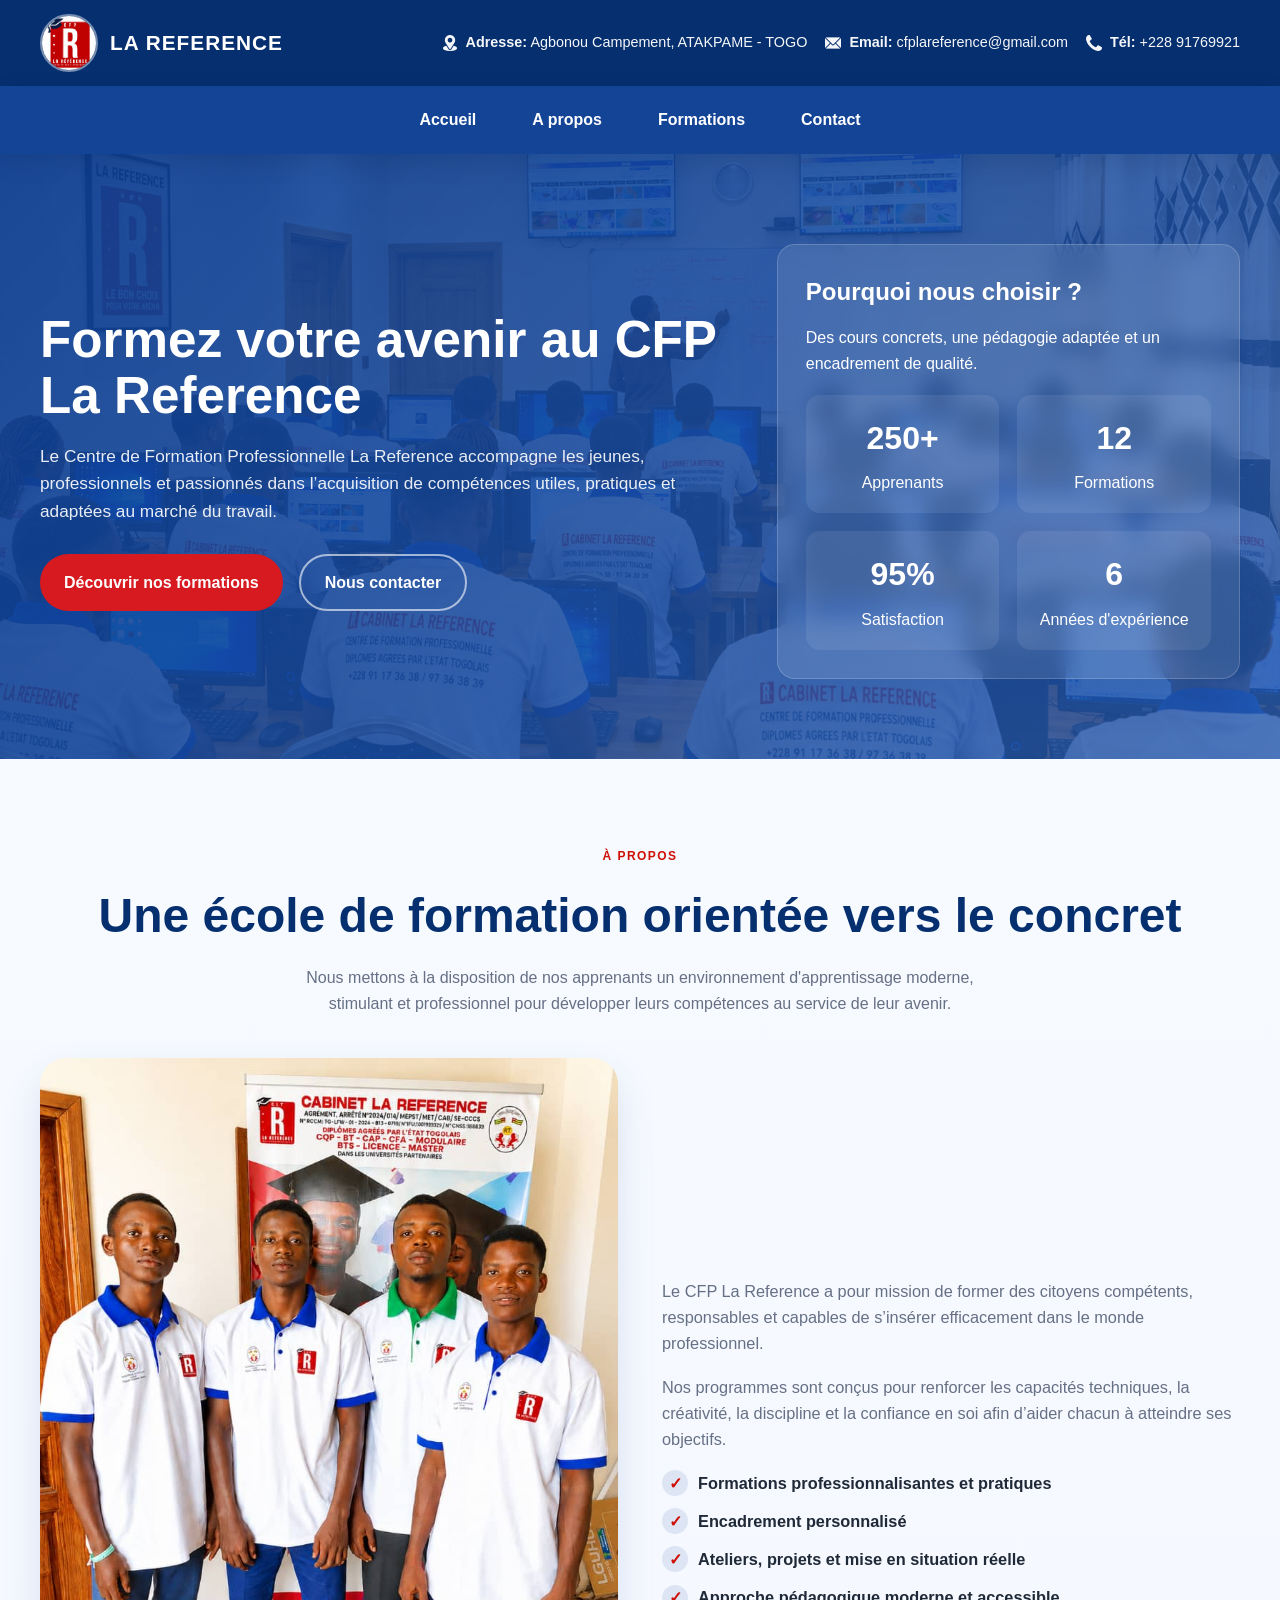
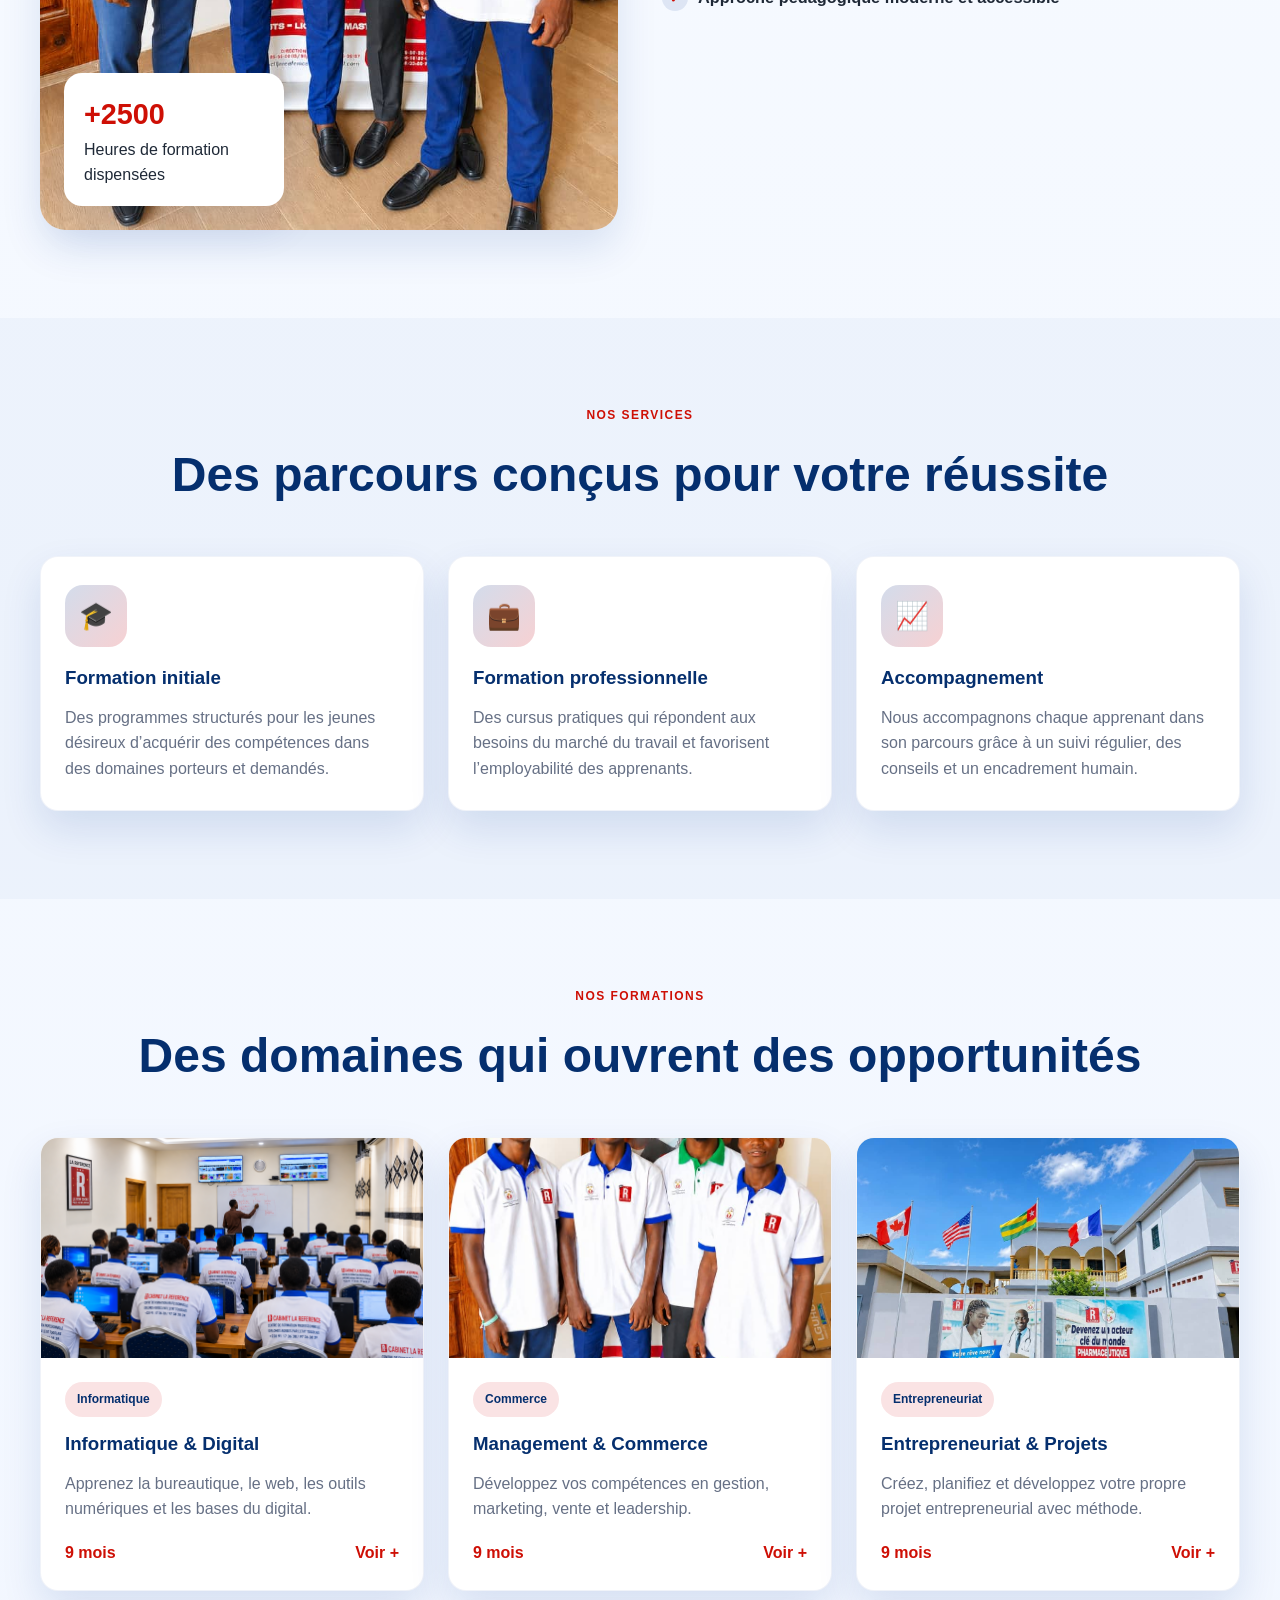
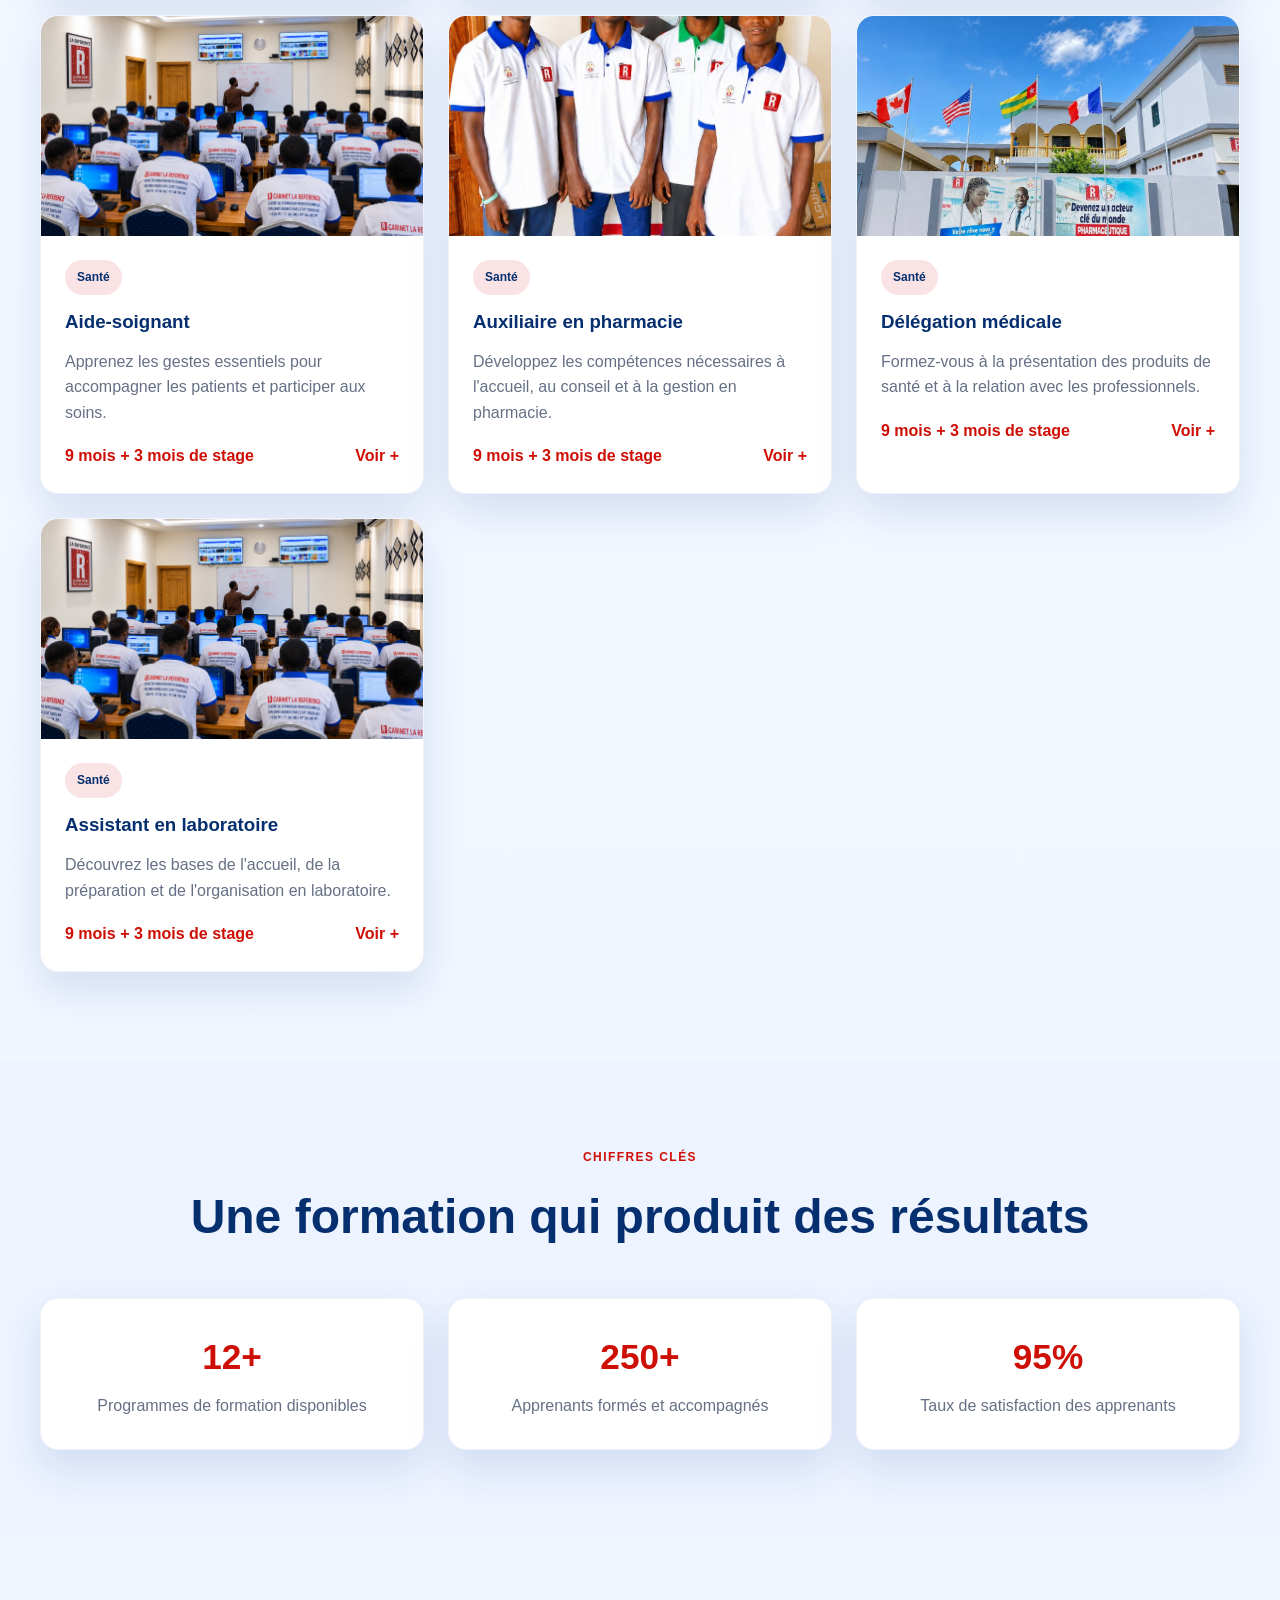
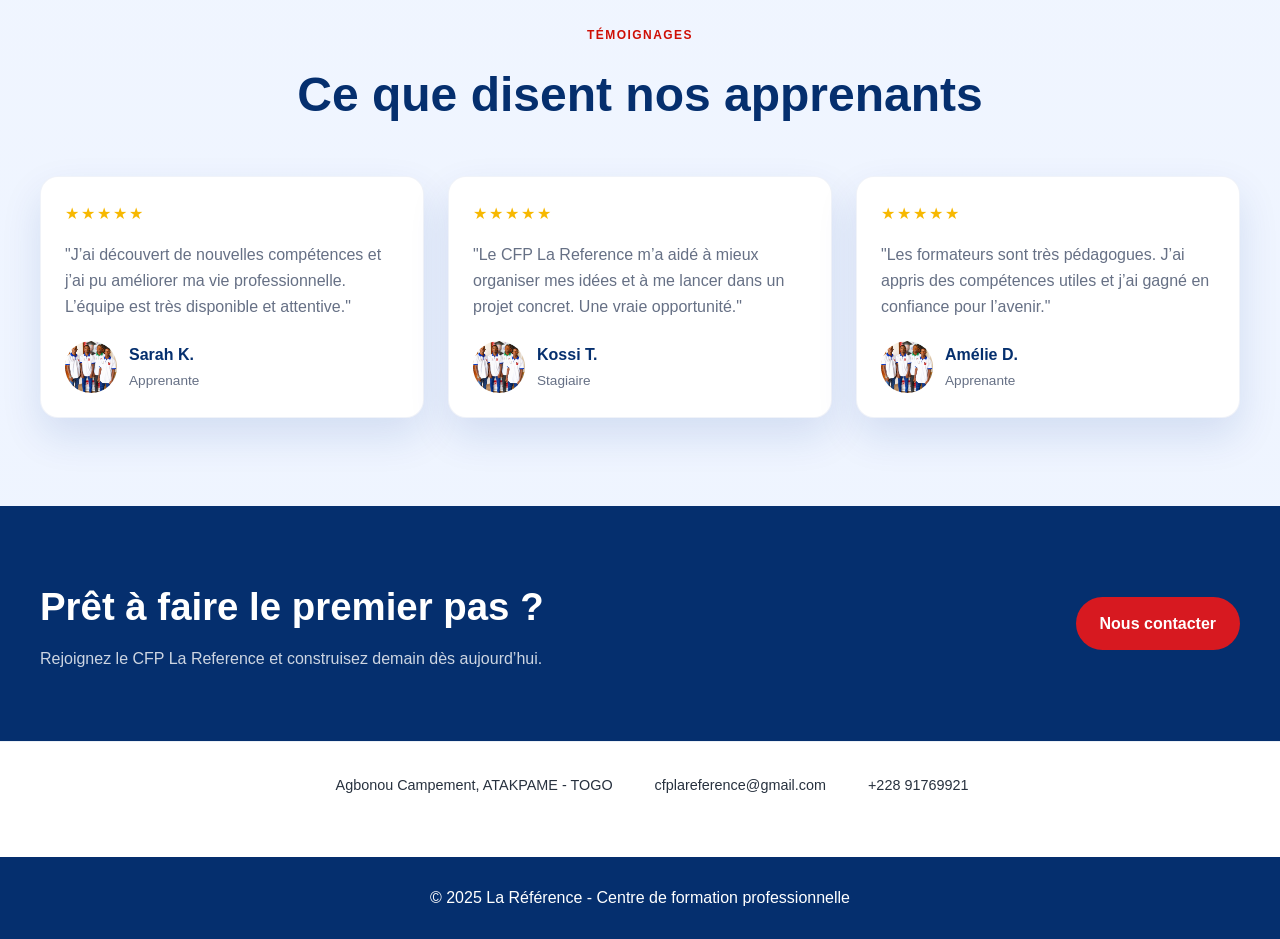
==== index.html @ 85e05f3d "premier commit" ====
<!DOCTYPE html>
<html lang="fr">
<head>
    <meta charset="UTF-8">
    <meta name="viewport" content="width=device-width, initial-scale=1.0">
    <title>CFP La Reference | Accueil</title>
    <link rel="stylesheet" href="index.css">
</head>
<body>
    <header class="topbar">
        <div class="container">
            <div class="brand">
                <img src="images/logo.jpeg" alt="Logo CFP La Reference">
                <span class="brand-text">LA REFERENCE</span>
            </div>

            <div class="header-contact">
                <div class="contact-item">
                    <img src="icons/location.png" alt="Adresse">
                    <span><strong>Adresse:</strong> Agbonou Campement, ATAKPAME - TOGO</span>
                </div>
                <div class="contact-item">
                    <img src="icons/email.png" alt="Email">
                    <span><strong>Email:</strong> cfplareference@gmail.com</span>
                </div>
                <div class="contact-item">
                    <img src="icons/telephone-handle-silhouette.png" alt="Téléphone">
                    <span><strong>Tél:</strong> +228 91769921</span>
                </div>
            </div>

            <button class="menu-toggle" type="button" aria-expanded="false" aria-controls="main-nav" aria-label="Ouvrir le menu">
                <span></span><span></span><span></span>
            </button>
        </div>
    </header>

    <nav class="navbar" aria-label="Menu principal">
        <div class="container">
            <ul class="nav-list" id="main-nav">
                <li class="nav-item"><a href="index.html">Accueil</a></li>
                <li class="nav-item"><a href="about.html">A propos</a></li>
                <li class="nav-item"><a href="formation.html">Formations</a></li>
                <li class="nav-item"><a href="contact.html">Contact</a></li>
            </ul>
        </div>
    </nav>

    <main>
        <section class="hero">
            <div class="container">
                <div class="hero-content">
                    <h1>Formez votre avenir au CFP La Reference</h1>
                    <p>
                        Le Centre de Formation Professionnelle La Reference accompagne les jeunes,
                        professionnels et passionnés dans l’acquisition de compétences utiles,
                        pratiques et adaptées au marché du travail.
                    </p>

                    <div class="hero-actions">
                        <a href="formation.html" class="btn btn-primary">Découvrir nos formations</a>
                        <a href="contact.html" class="btn btn-secondary">Nous contacter</a>
                    </div>
                </div>

                <div class="hero-card">
                    <h3>Pourquoi nous choisir ?</h3>
                    <p>Des cours concrets, une pédagogie adaptée et un encadrement de qualité.</p>

                    <div class="hero-stats">
                        <div class="stat-box">
                            <strong>250+</strong>
                            <span>Apprenants</span>
                        </div>
                        <div class="stat-box">
                            <strong>12</strong>
                            <span>Formations</span>
                        </div>
                        <div class="stat-box">
                            <strong>95%</strong>
                            <span>Satisfaction</span>
                        </div>
                        <div class="stat-box">
                            <strong>6</strong>
                            <span>Années d'expérience</span>
                        </div>
                    </div>
                </div>
            </div>
        </section>

        <section class="section">
            <div class="container">
                <div class="section-title">
                    <div class="section-kicker">À propos</div>
                    <h2>Une école de formation orientée vers le concret</h2>
                    <p>
                        Nous mettons à la disposition de nos apprenants un environnement d'apprentissage moderne,
                        stimulant et professionnel pour développer leurs compétences au service de leur avenir.
                    </p>
                </div>

                <div class="about-grid">
                    <div class="about-image">
                        <img src="images/etudiants debouts.jpeg" alt="Étudiants de La Référence">
                        <div class="about-badge">
                            <strong>+2500</strong>
                            <span>Heures de formation dispensées</span>
                        </div>
                    </div>

                    <div class="about-text">
                        <p>
                            Le CFP La Reference a pour mission de former des citoyens compétents,
                            responsables et capables de s’insérer efficacement dans le monde professionnel.
                        </p>
                        <p>
                            Nos programmes sont conçus pour renforcer les capacités techniques, la créativité,
                            la discipline et la confiance en soi afin d’aider chacun à atteindre ses objectifs.
                        </p>

                        <ul class="check-list">
                            <li>Formations professionnalisantes et pratiques</li>
                            <li>Encadrement personnalisé</li>
                            <li>Ateliers, projets et mise en situation réelle</li>
                            <li>Approche pédagogique moderne et accessible</li>
                        </ul>
                    </div>
                </div>
            </div>
        </section>

        <section class="section services-section" id="services">
            <div class="container">
                <div class="section-title">
                    <div class="section-kicker">Nos services</div>
                    <h2>Des parcours conçus pour votre réussite</h2>
                </div>

                <div class="services-grid">
                    <article class="service-card">
                        <div class="service-icon">🎓</div>
                        <h3>Formation initiale</h3>
                        <p>
                            Des programmes structurés pour les jeunes désireux d’acquérir des compétences dans
                            des domaines porteurs et demandés.
                        </p>
                    </article>

                    <article class="service-card">
                        <div class="service-icon">💼</div>
                        <h3>Formation professionnelle</h3>
                        <p>
                            Des cursus pratiques qui répondent aux besoins du marché du travail et favorisent
                            l’employabilité des apprenants.
                        </p>
                    </article>

                    <article class="service-card">
                        <div class="service-icon">📈</div>
                        <h3>Accompagnement</h3>
                        <p>
                            Nous accompagnons chaque apprenant dans son parcours grâce à un suivi régulier, des conseils
                            et un encadrement humain.
                        </p>
                    </article>
                </div>
            </div>
        </section>

        <section class="section">
            <div class="container">
                <div class="section-title">
                    <div class="section-kicker">Nos formations</div>
                    <h2>Des domaines qui ouvrent des opportunités</h2>
                </div>

                <div class="program-grid">
                    <article class="program-card">
                        <img src="images/salle de cour.png" alt="Étudiants en formation informatique">
                        <div class="program-body">
                            <span class="tag">Informatique</span>
                            <h3>Informatique & Digital</h3>
                            <p>Apprenez la bureautique, le web, les outils numériques et les bases du digital.</p>
                            <div class="program-footer">
                                <span>9 mois</span>
                                <a href="formation.html">Voir +</a>
                            </div>
                        </div>
                    </article>

                    <article class="program-card">
                        <img src="images/etudiants debouts.jpeg" alt="Apprenants de La Référence">
                        <div class="program-body">
                            <span class="tag">Commerce</span>
                            <h3>Management & Commerce</h3>
                            <p>Développez vos compétences en gestion, marketing, vente et leadership.</p>
                            <div class="program-footer">
                                <span>9 mois</span>
                                <a href="formation.html">Voir +</a>
                            </div>
                        </div>
                    </article>

                    <article class="program-card">
                        <img src="images/devanture.jpeg" alt="Bâtiment de La Référence à Atakpamé">
                        <div class="program-body">
                            <span class="tag">Entrepreneuriat</span>
                            <h3>Entrepreneuriat & Projets</h3>
                            <p>Créez, planifiez et développez votre propre projet entrepreneurial avec méthode.</p>
                            <div class="program-footer">
                                <span>9 mois</span>
                                <a href="formation.html">Voir +</a>
                            </div>
                        </div>
                    </article>

                    <article class="program-card">
                        <img src="images/salle de cour.png" alt="Formation d'aide-soignant">
                        <div class="program-body">
                            <span class="tag">Santé</span>
                            <h3>Aide-soignant</h3>
                            <p>Apprenez les gestes essentiels pour accompagner les patients et participer aux soins.</p>
                            <div class="program-footer">
                                <span>9 mois + 3 mois de stage</span>
                                <a href="formation.html">Voir +</a>
                            </div>
                        </div>
                    </article>

                    <article class="program-card">
                        <img src="images/etudiants debouts.jpeg" alt="Formation d'auxiliaire en pharmacie">
                        <div class="program-body">
                            <span class="tag">Santé</span>
                            <h3>Auxiliaire en pharmacie</h3>
                            <p>Développez les compétences nécessaires à l'accueil, au conseil et à la gestion en pharmacie.</p>
                            <div class="program-footer">
                                <span>9 mois + 3 mois de stage</span>
                                <a href="formation.html">Voir +</a>
                            </div>
                        </div>
                    </article>

                    <article class="program-card">
                        <img src="images/devanture.jpeg" alt="Formation en délégation médicale">
                        <div class="program-body">
                            <span class="tag">Santé</span>
                            <h3>Délégation médicale</h3>
                            <p>Formez-vous à la présentation des produits de santé et à la relation avec les professionnels.</p>
                            <div class="program-footer">
                                <span>9 mois + 3 mois de stage</span>
                                <a href="formation.html">Voir +</a>
                            </div>
                        </div>
                    </article>

                    <article class="program-card">
                        <img src="images/salle de cour.png" alt="Formation d'assistant en laboratoire">
                        <div class="program-body">
                            <span class="tag">Santé</span>
                            <h3>Assistant en laboratoire</h3>
                            <p>Découvrez les bases de l'accueil, de la préparation et de l'organisation en laboratoire.</p>
                            <div class="program-footer">
                                <span>9 mois + 3 mois de stage</span>
                                <a href="formation.html">Voir +</a>
                            </div>
                        </div>
                    </article>
                </div>
            </div>
        </section>

        <section class="metrics section">
            <div class="container">
                <div class="section-title">
                    <div class="section-kicker">Chiffres clés</div>
                    <h2>Une formation qui produit des résultats</h2>
                </div>

                <div class="metrics-grid">
                    <div class="metric-card">
                        <strong>12+</strong>
                        <p>Programmes de formation disponibles</p>
                    </div>
                    <div class="metric-card">
                        <strong>250+</strong>
                        <p>Apprenants formés et accompagnés</p>
                    </div>
                    <div class="metric-card">
                        <strong>95%</strong>
                        <p>Taux de satisfaction des apprenants</p>
                    </div>
                </div>
            </div>
        </section>

        <section class="section">
            <div class="container">
                <div class="section-title">
                    <div class="section-kicker">Témoignages</div>
                    <h2>Ce que disent nos apprenants</h2>
                </div>

                <div class="testimonials-grid">
                    <article class="testimonial-card">
                        <div class="rating">★★★★★</div>
                        <p>
                            "J’ai découvert de nouvelles compétences et j’ai pu améliorer ma vie professionnelle.
                            L’équipe est très disponible et attentive."
                        </p>
                        <div class="person">
                            <img src="images/etudiants debouts.jpeg" alt="Apprenante de La Référence">
                            <div>
                                <strong>Sarah K.</strong>
                                <span>Apprenante</span>
                            </div>
                        </div>
                    </article>

                    <article class="testimonial-card">
                        <div class="rating">★★★★★</div>
                        <p>
                            "Le CFP La Reference m’a aidé à mieux organiser mes idées et à me lancer dans
                            un projet concret. Une vraie opportunité."
                        </p>
                        <div class="person">
                            <img src="images/etudiants debouts.jpeg" alt="Apprenant de La Référence">
                            <div>
                                <strong>Kossi T.</strong>
                                <span>Stagiaire</span>
                            </div>
                        </div>
                    </article>

                    <article class="testimonial-card">
                        <div class="rating">★★★★★</div>
                        <p>
                            "Les formateurs sont très pédagogues. J’ai appris des compétences utiles et j’ai gagné
                            en confiance pour l’avenir."
                        </p>
                        <div class="person">
                            <img src="images/etudiants debouts.jpeg" alt="Apprenante en formation à La Référence">
                            <div>
                                <strong>Amélie D.</strong>
                                <span>Apprenante</span>
                            </div>
                        </div>
                    </article>
                </div>
            </div>
        </section>

        <section class="cta">
            <div class="container">
                <div>
                    <h2>Prêt à faire le premier pas ?</h2>
                    <p>Rejoignez le CFP La Reference et construisez demain dès aujourd’hui.</p>
                </div>
                <a href="contact.html" class="btn btn-primary">Nous contacter</a>
            </div>
        </section>
    </main>

    <div class="contact-strip">
        <div class="container">
            <div class="header-contact contact-strip-list">
                <div class="contact-item">
                    <img src="icons/location.png" alt="Adresse">
                    <span>Agbonou Campement, ATAKPAME - TOGO</span>
                </div>
                <div class="contact-item">
                    <img src="icons/email.png" alt="Email">
                    <span>cfplareference@gmail.com</span>
                </div>
                <div class="contact-item">
                    <img src="icons/telephone-handle-silhouette.png" alt="Téléphone">
                    <span>+228 91769921</span>
                </div>
            </div>
        </div>
    </div>

    <footer>
      <div class="container">© 2025 La Référence - Centre de formation professionnelle</div>
    </footer>
    <script src="menu.js"></script>
</body>
</html>
---- index.css ----
:root {
    --primary: #ce0f05;
    --primary-dark: #052f6e;
    --secondary: #d71920;
    --text: #1f2937;
    --muted: #667085;
    --white: #ffffff;
    --bg: #f3f7ff;
    --shadow: 0 18px 40px rgba(11, 61, 145, 0.12);
    --radius: 18px;
}

* { box-sizing: border-box; margin: 0; padding: 0; }
body {
    font-family: Arial, Helvetica, sans-serif;
    background: linear-gradient(180deg, #f8fbff 0%, #eef4ff 100%);
    color: var(--text);
    line-height: 1.6;
}
a { text-decoration: none; color: inherit; }
ul { list-style: none; }
img { display: block; max-width: 100%; }
.container { width: min(1200px, calc(100% - 30px)); margin: 0 auto; }

.topbar { background: var(--primary-dark); color: var(--white); padding: 14px 0; }
.topbar .container { display: flex; justify-content: space-between; align-items: center; gap: 20px; flex-wrap: wrap; }
.brand { display: flex; align-items: center; gap: 12px; font-weight: 700; letter-spacing: 1px; }
.brand img { width: 58px; height: 58px; border-radius: 50%; border: 2px solid rgba(255,255,255,0.45); }
.brand-text { font-size: 1.3rem; }
.header-contact { display: flex; justify-content: flex-end; flex-wrap: wrap; gap: 18px; }
.contact-item { display: flex; align-items: center; gap: 8px; font-size: 0.9rem; opacity: 0.96; }
.contact-item img { width: 16px; height: 16px; filter: brightness(0) invert(1); }
.contact-item strong { font-weight: 700; }

.navbar { background: rgba(11, 61, 145, 0.96); position: sticky; top: 0; z-index: 20; box-shadow: 0 8px 24px rgba(9,25,64,0.14); }
.menu-toggle { display: none; }
.nav-list { display: flex; justify-content: center; align-items: center; flex-wrap: wrap; gap: 24px; min-height: 68px; }
.nav-item a { color: var(--white); padding: 10px 16px; border-radius: 999px; font-weight: 600; transition: 0.3s ease; }
.nav-item a:hover { background: rgba(255,255,255,0.12); }

.hero { background: linear-gradient(135deg, rgba(11,61,145,0.93), rgba(40,92,175,0.8)), url('images/salle de cour.png') center/cover no-repeat; padding: 90px 0 80px; color: var(--white); }
.hero .container { display: grid; grid-template-columns: 1.2fr 0.8fr; gap: 42px; align-items: center; }
.hero-content h1 { font-size: clamp(2.3rem, 4vw, 4rem); line-height: 1.1; margin-bottom: 18px; }
.hero-content p { font-size: 1.08rem; max-width: 640px; color: rgba(255,255,255,0.9); margin-bottom: 28px; }
.hero-actions { display: flex; flex-wrap: wrap; gap: 16px; }
.btn { display: inline-flex; align-items: center; justify-content: center; padding: 14px 24px; border-radius: 999px; font-weight: 700; transition: 0.3s ease; }
.btn-primary { background: var(--secondary); color: var(--secondary -dark); }
.btn-primary:hover { transform: translateY(-2px); }
.btn-secondary { background: transparent; border: 2px solid rgba(255,255,255,0.6); color: var(--white); }
.btn-secondary:hover { background: rgba(255,255,255,0.08); }
.hero-card { background: rgba(255,255,255,0.1); backdrop-filter: blur(10px); border: 1px solid rgba(255,255,255,0.18); border-radius: var(--radius); padding: 28px; box-shadow: var(--shadow); }
.hero-card h3 { font-size: 1.5rem; margin-bottom: 14px; }
.hero-stats { display: grid; grid-template-columns: 1fr 1fr; gap: 18px; margin-top: 18px; }
.stat-box { background: rgba(255,255,255,0.08); border-radius: 14px; padding: 18px 16px; text-align: center; }
.stat-box strong { display: block; font-size: 2rem; margin-bottom: 6px; }

.section { padding: 88px 0; }
.section-title { text-align: center; margin-bottom: 42px; }
.section-kicker { color: var(--primary); text-transform: uppercase; letter-spacing: 0.12em; font-size: 0.75rem; margin-bottom: 12px; font-weight: 700; }
.section-title h2 { font-size: clamp(2rem, 4vw, 3rem); color: var(--primary-dark); margin-bottom: 10px; }
.section-title p { color: var(--muted); max-width: 700px; margin: 0 auto; }
.about-grid { display: grid; grid-template-columns: 1fr 1fr; gap: 44px; align-items: center; }
.about-image { position: relative; }
.about-image img { width: 100%; min-height: 420px; object-fit: cover; border-radius: 26px; box-shadow: var(--shadow); }
.about-badge { position: absolute; left: 24px; bottom: 24px; background: var(--white); border-radius: 18px; padding: 18px 20px; box-shadow: var(--shadow); max-width: 220px; }
.about-badge strong { display: block; color: var(--primary); font-size: 1.8rem; }
.about-text { color: var(--muted); font-size: 1.02rem; }
.about-text p + p { margin-top: 18px; }
.check-list { margin-top: 18px; display: grid; gap: 12px; }
.check-list li { display: flex; align-items: center; gap: 10px; color: var(--text); font-weight: 600; }
.check-list li::before { content: "✓"; display: inline-flex; align-items: center; justify-content: center; width: 26px; height: 26px; border-radius: 50%; background: rgba(11,61,145,0.1); color: var(--primary); font-weight: 700; }

.services-grid, .program-grid, .testimonials-grid, .metrics-grid { display: grid; grid-template-columns: repeat(3, minmax(0, 1fr)); gap: 24px; }
.service-card, .program-card, .testimonial-card, .metric-card { background: var(--white); border-radius: var(--radius); box-shadow: var(--shadow); overflow: hidden; }
.service-card { padding: 28px 24px; border: 1px solid rgba(11,61,145,0.06); }
.service-icon { width: 62px; height: 62px; border-radius: 18px; display: grid; place-items: center; font-size: 1.7rem; margin-bottom: 16px; background: linear-gradient(135deg, rgba(11,61,145,0.18), rgba(215,25,32,0.2)); }
.service-card h3, .program-card h3, .testimonial-card h3 { margin-bottom: 12px; color: var(--primary-dark); }
.service-card p, .program-card p, .testimonial-card p, .metric-card p { color: var(--muted); }
.program-card { padding: 0; border: 1px solid rgba(11,61,145,0.06); }
.program-card img { width: 100%; height: 220px; object-fit: cover; }
.program-body { padding: 24px; }
.tag { display: inline-block; background: rgba(215,25,32,0.12); color: var(--primary-dark); padding: 8px 12px; border-radius: 999px; font-size: 0.75rem; font-weight: 700; margin-bottom: 12px; }
.program-footer { margin-top: 18px; display: flex; justify-content: space-between; align-items: center; gap: 12px; color: var(--primary); font-weight: 700; }
.cta { background:  var(--primary-dark) ; color: var(--white); padding: 70px 0; }
.cta .container { display: flex; justify-content: space-between; align-items: center; gap: 24px; flex-wrap: wrap; }
.cta h2 { font-size: clamp(2rem, 3vw, 2.8rem); margin-bottom: 8px; }
.cta p { color: rgba(255,255,255,0.8); }
.testimonial-card { padding: 24px; border: 1px solid rgba(11,61,145,0.06); }
.rating { color: #f7b801; letter-spacing: 0.12em; margin-bottom: 16px; }
.person { display: flex; align-items: center; gap: 12px; margin-top: 22px; }
.person img { width: 52px; height: 52px; border-radius: 50%; object-fit: cover; }
.person strong { display: block; color: var(--primary-dark); }
.person span { color: var(--muted); font-size: 0.85rem; }
.metrics { background: #edf3ff; }
.metric-card { padding: 30px 20px; text-align: center; border: 1px solid rgba(11,61,145,0.06); }
.metric-card strong { display: block; font-size: 2.2rem; color: var(--primary); margin-bottom: 8px; }
.contact-strip { background: var(--white); border-top: 1px solid rgba(11,61,145,0.08); padding: 32px 0 60px; }
.services-section { background: rgba(11,61,145,0.03); }
.contact-strip-list { justify-content: center; }
footer { background: var(--primary-dark); color: var(--white); padding: 28px 0; text-align: center; }

@media (max-width: 900px) {
    .hero .container, .about-grid, .services-grid, .program-grid, .testimonials-grid, .metrics-grid { grid-template-columns: 1fr; }
    .hero { padding-top: 60px; }
    .header-contact { justify-content: flex-start; }
}

@media (max-width: 900px) {
    .topbar > .container { flex-wrap: nowrap; }
    .topbar > .container > .header-contact { display: none; }
    .topbar .menu-toggle { display: flex; visibility: visible; opacity: 1; flex: 0 0 44px; width: 44px; height: 44px; margin-left: auto; padding: 9px; border: 0; border-radius: 6px; background: transparent; cursor: pointer; flex-direction: column; justify-content: space-between; }
    .menu-toggle span { display: block; height: 3px; border-radius: 2px; background: var(--white); transition: transform 0.2s ease, opacity 0.2s ease; }
    .menu-toggle.open span:nth-child(1) { transform: translateY(11px) rotate(45deg); }
    .menu-toggle.open span:nth-child(2) { opacity: 0; }
    .menu-toggle.open span:nth-child(3) { transform: translateY(-11px) rotate(-45deg); }
    .nav-list { display: none; gap: 10px; padding: 0 0 14px; flex-direction: column; }
    .nav-list.open { display: flex; }
    .hero-card { padding: 20px; }
    .hero-stats { grid-template-columns: 1fr; }
}
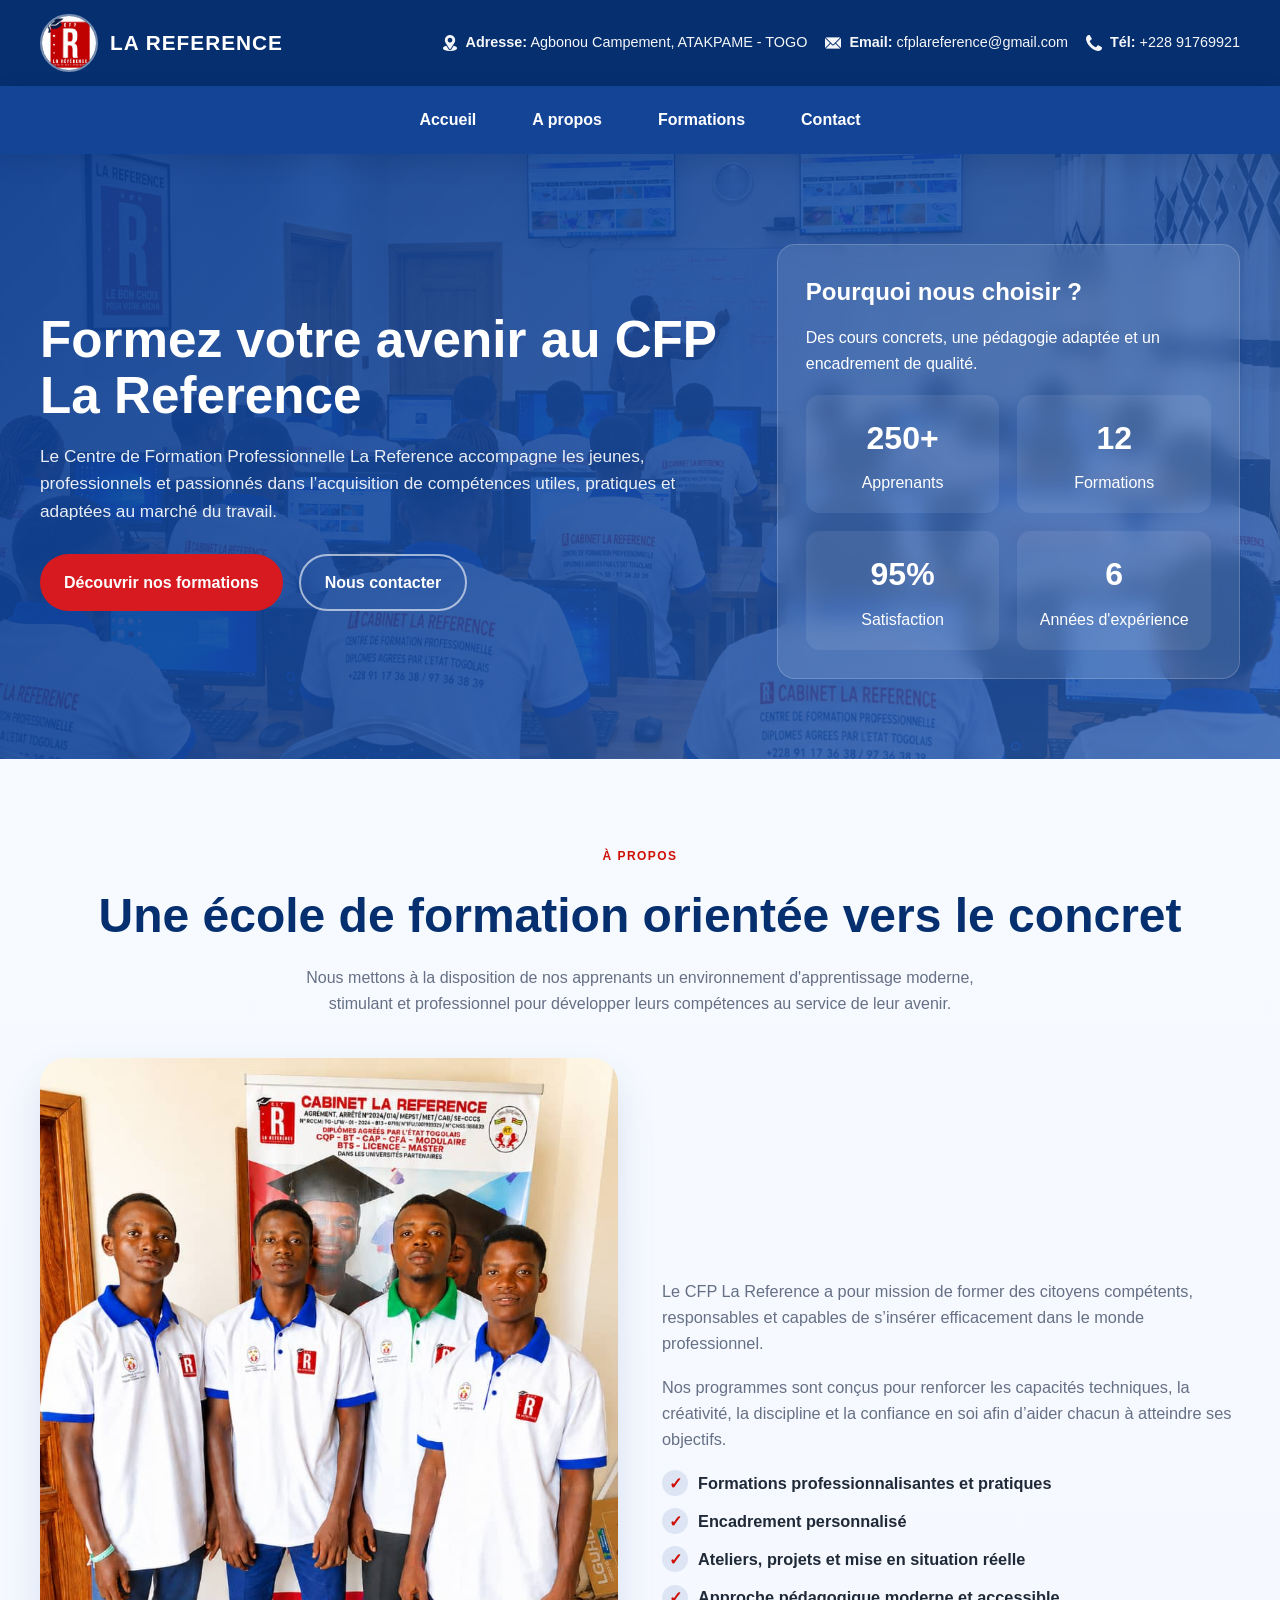
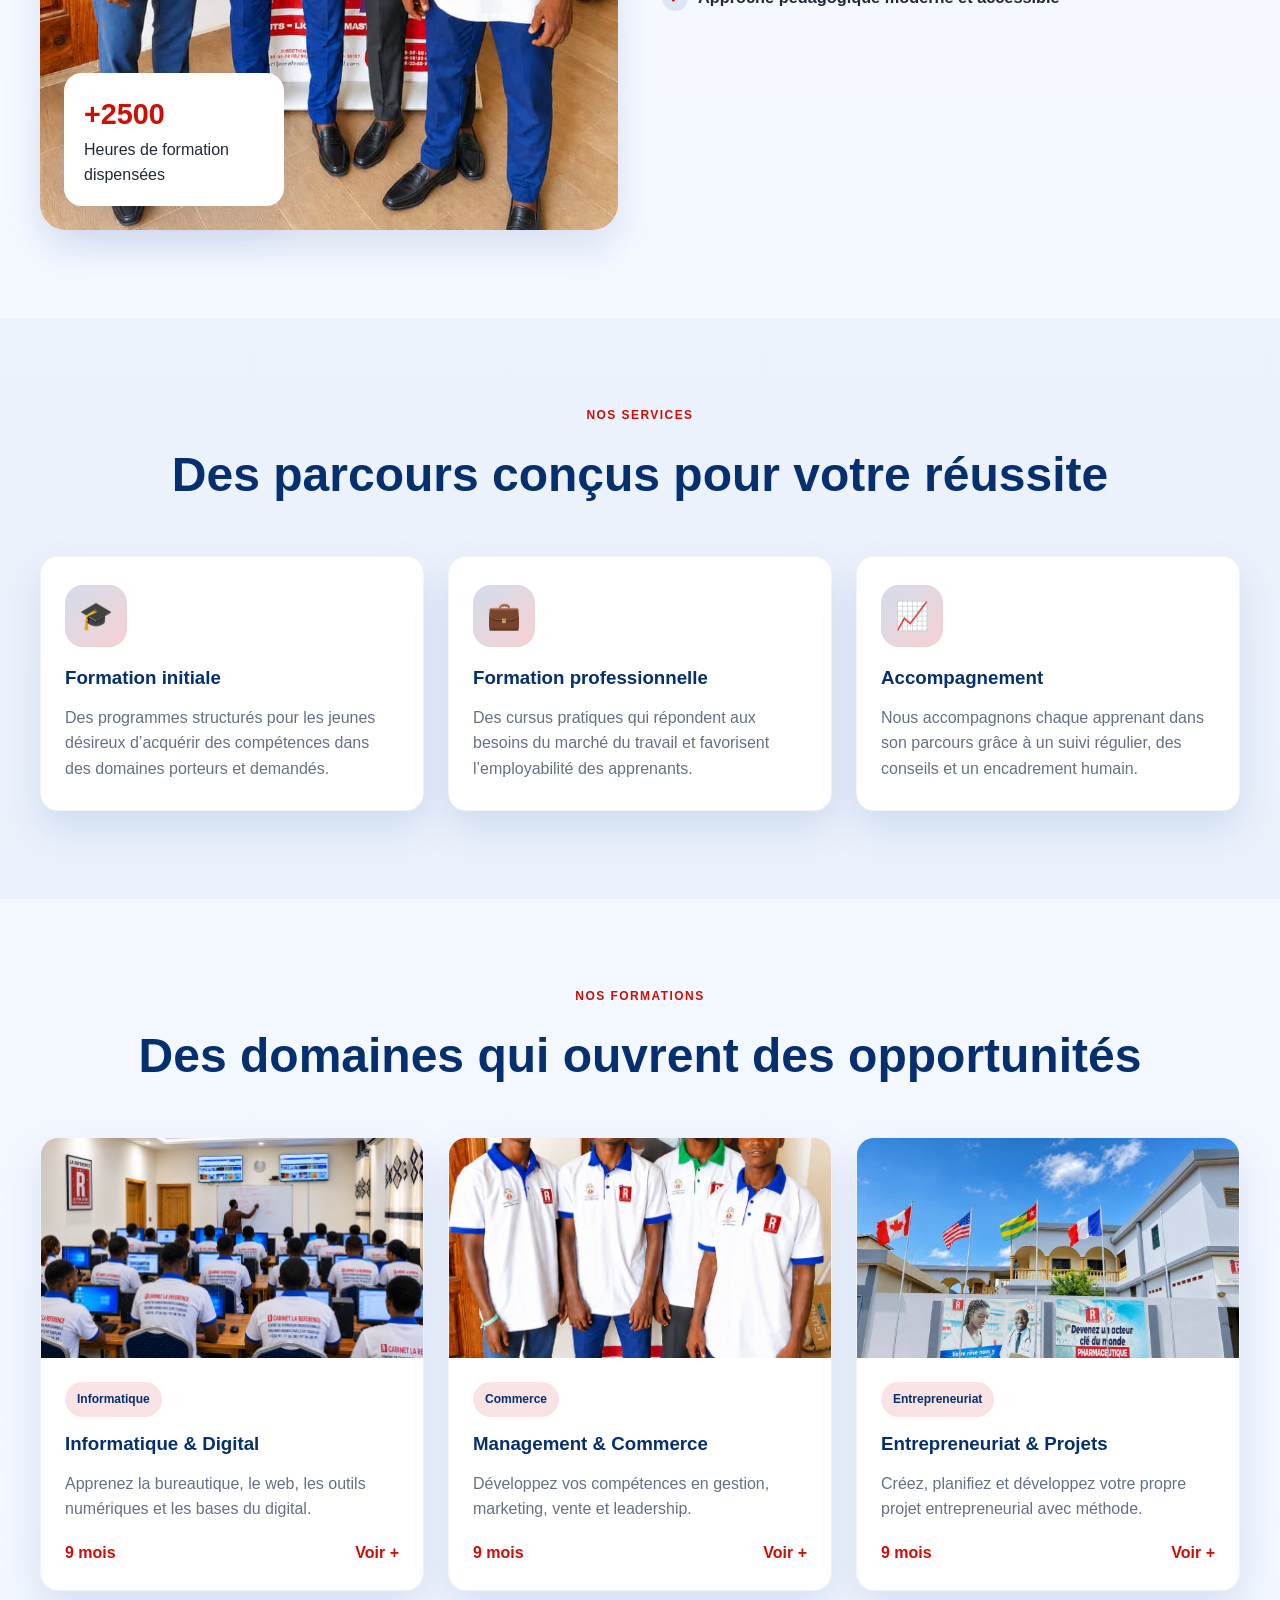
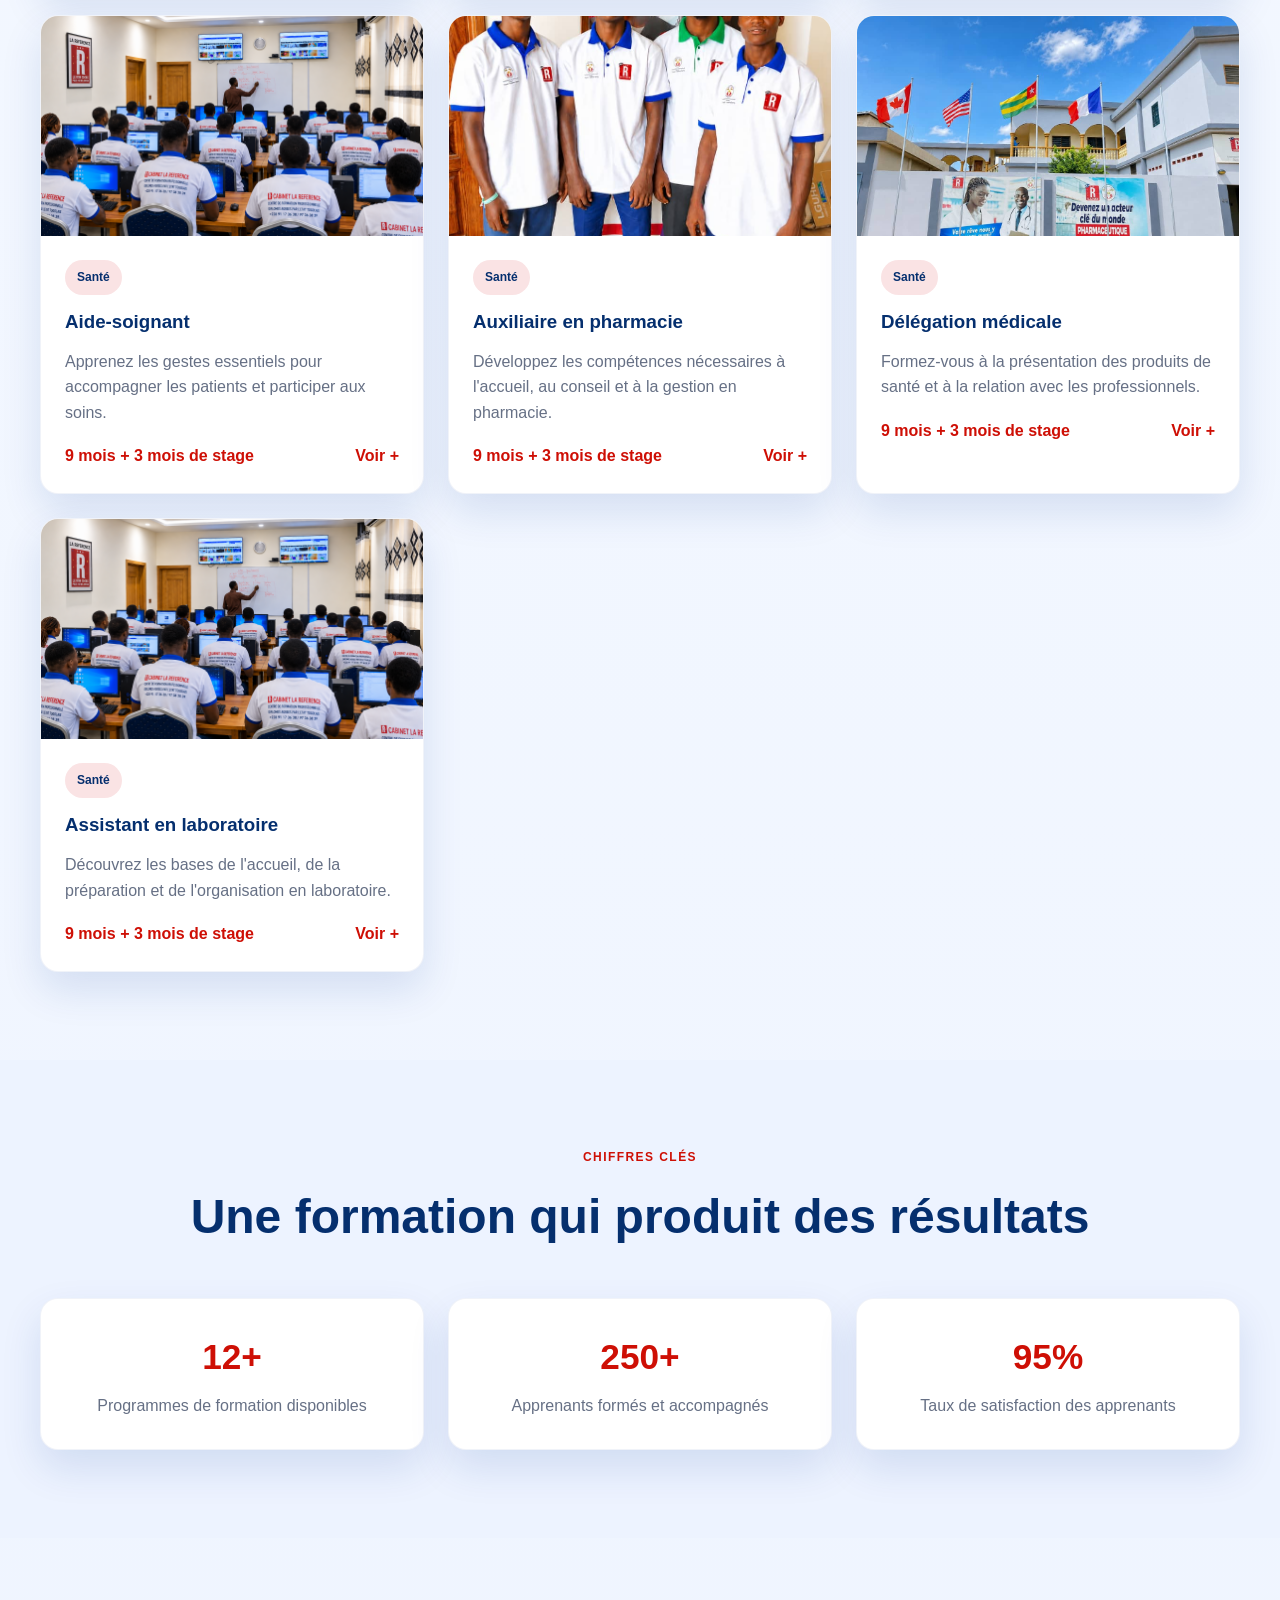
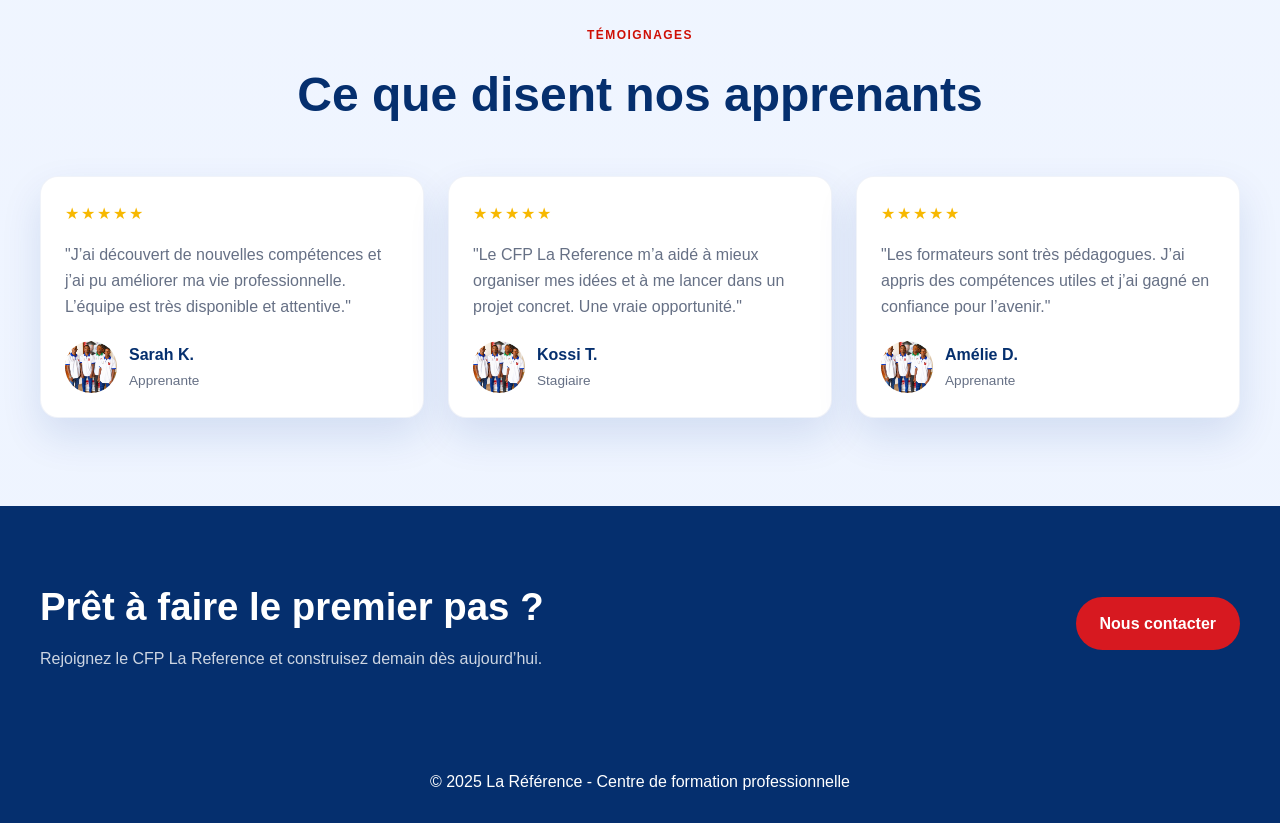
==== commit 8e6034a3: "suppression de la barre d'addresse dans l'acceuil" ====
--- a/index.html
+++ b/index.html
@@ -361,24 +361,7 @@
         </section>
     </main>
 
-    <div class="contact-strip">
-        <div class="container">
-            <div class="header-contact contact-strip-list">
-                <div class="contact-item">
-                    <img src="icons/location.png" alt="Adresse">
-                    <span>Agbonou Campement, ATAKPAME - TOGO</span>
-                </div>
-                <div class="contact-item">
-                    <img src="icons/email.png" alt="Email">
-                    <span>cfplareference@gmail.com</span>
-                </div>
-                <div class="contact-item">
-                    <img src="icons/telephone-handle-silhouette.png" alt="Téléphone">
-                    <span>+228 91769921</span>
-                </div>
-            </div>
-        </div>
-    </div>
+    
 
     <footer>
       <div class="container">© 2025 La Référence - Centre de formation professionnelle</div>
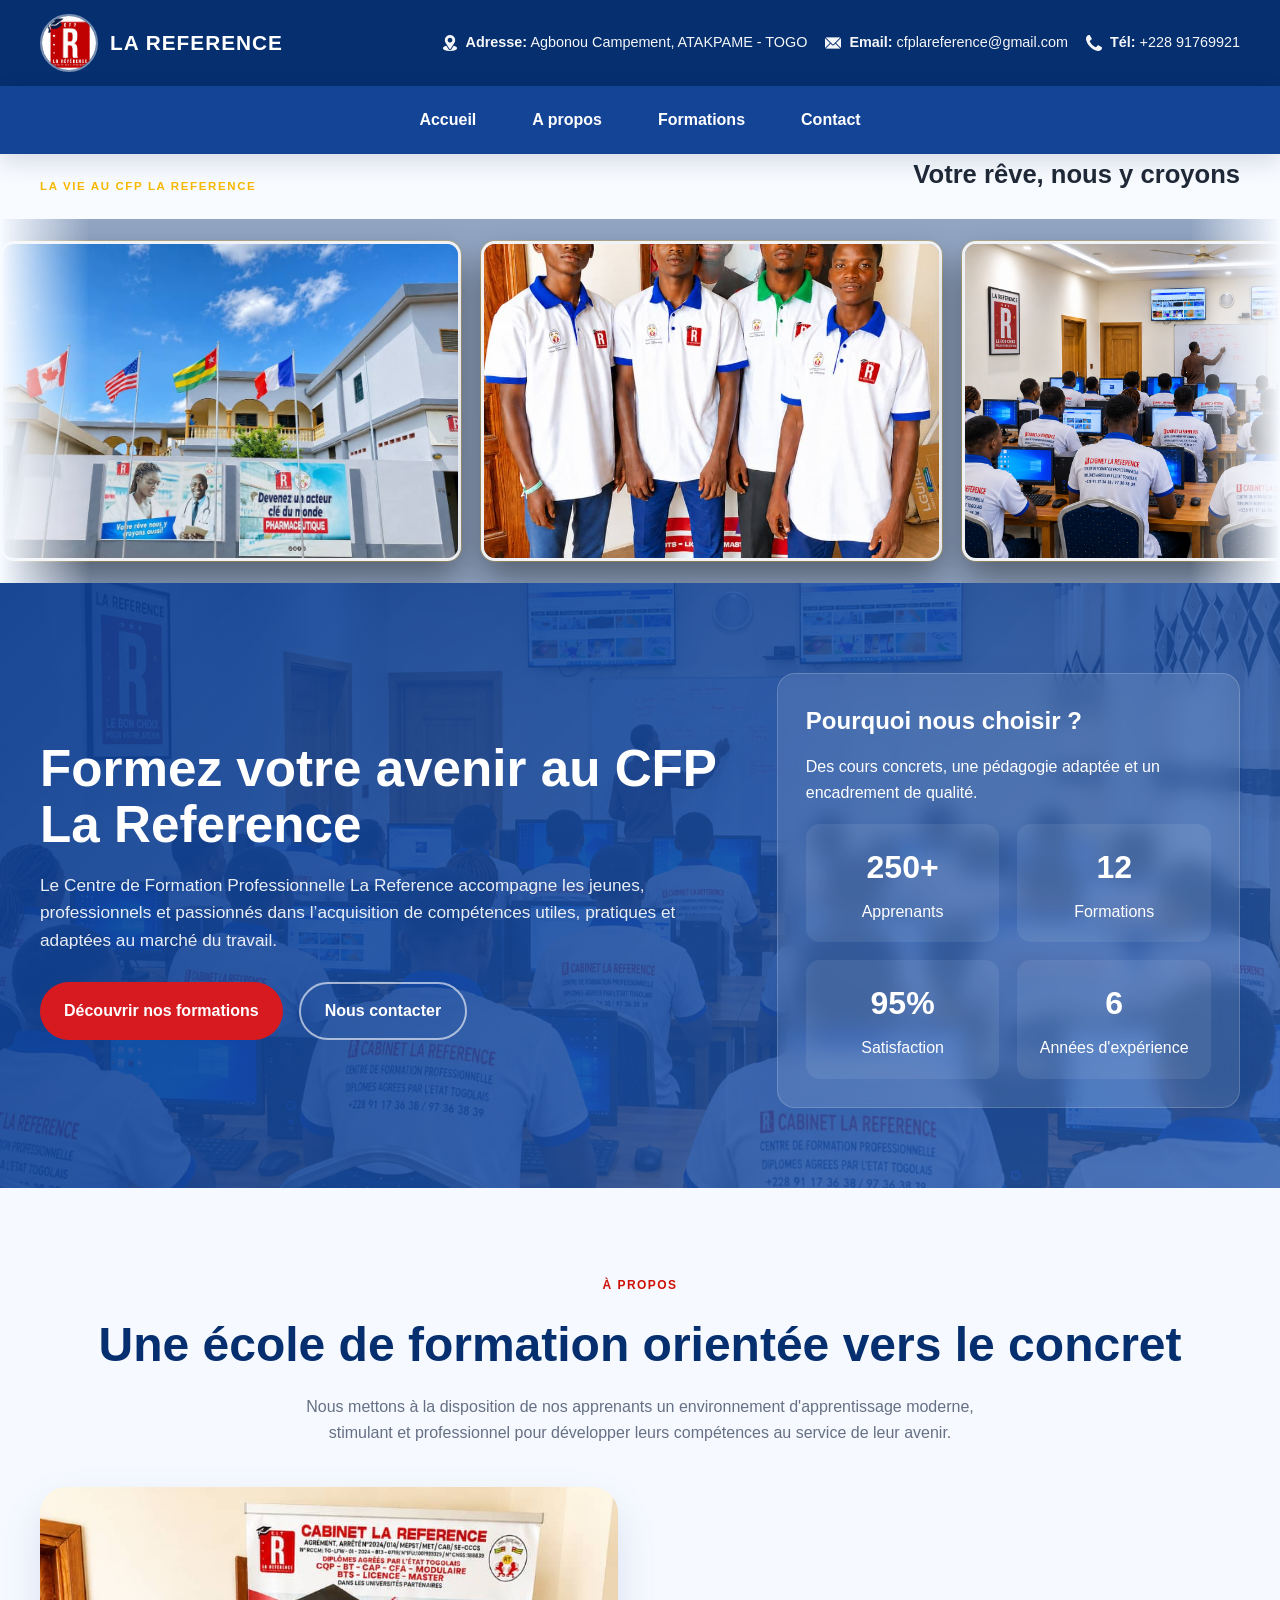
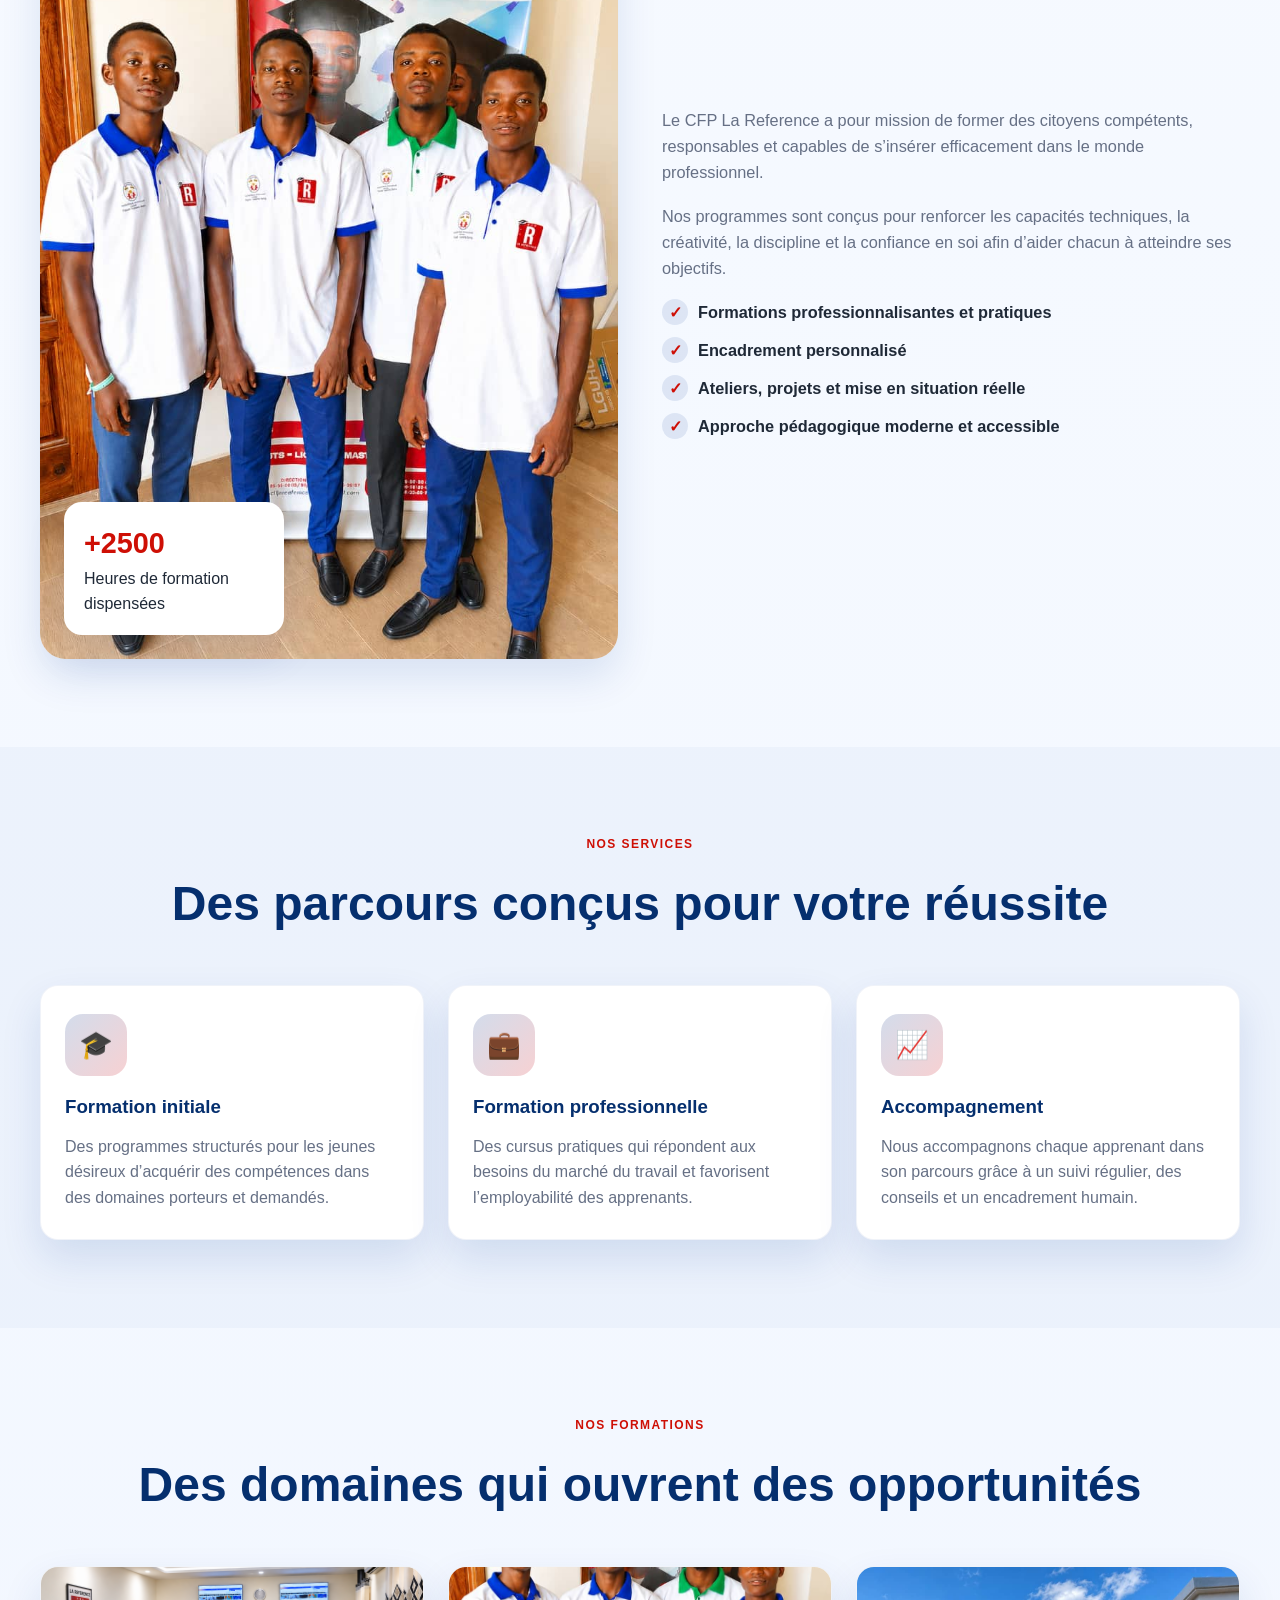
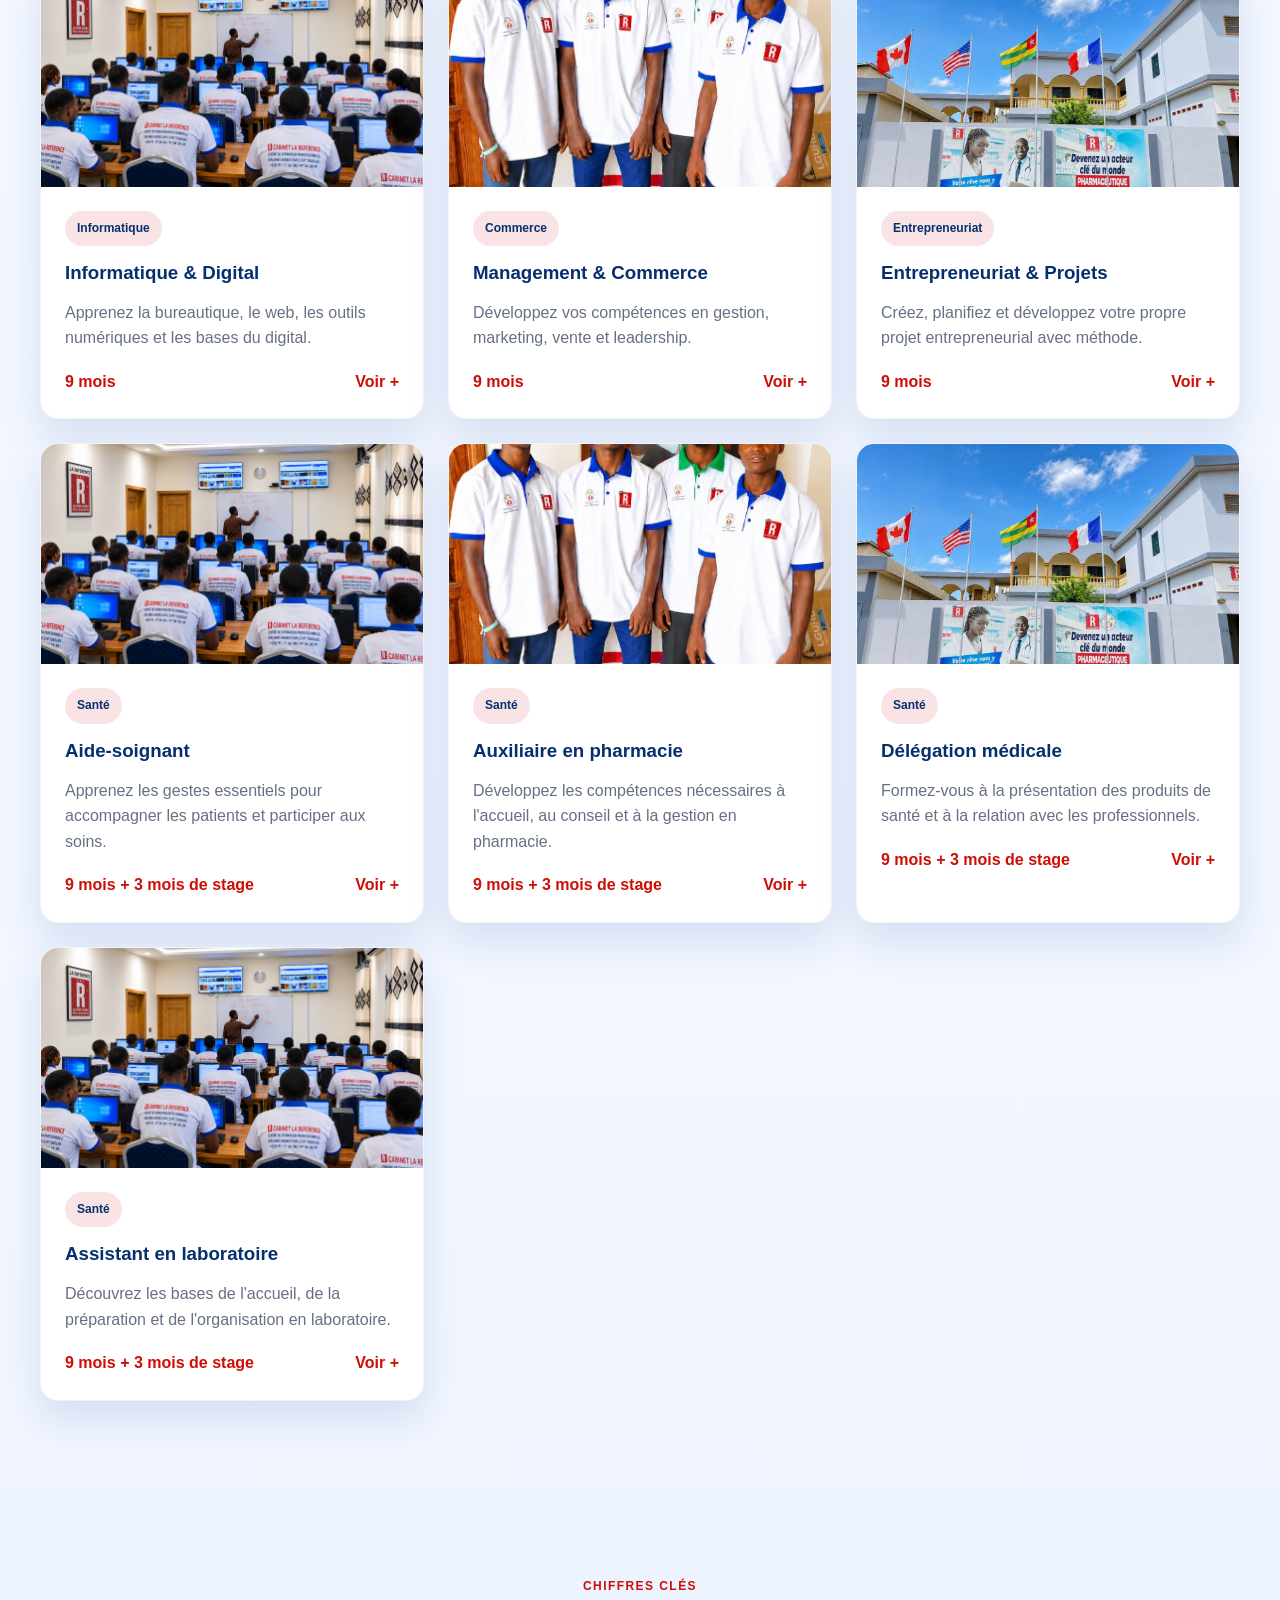
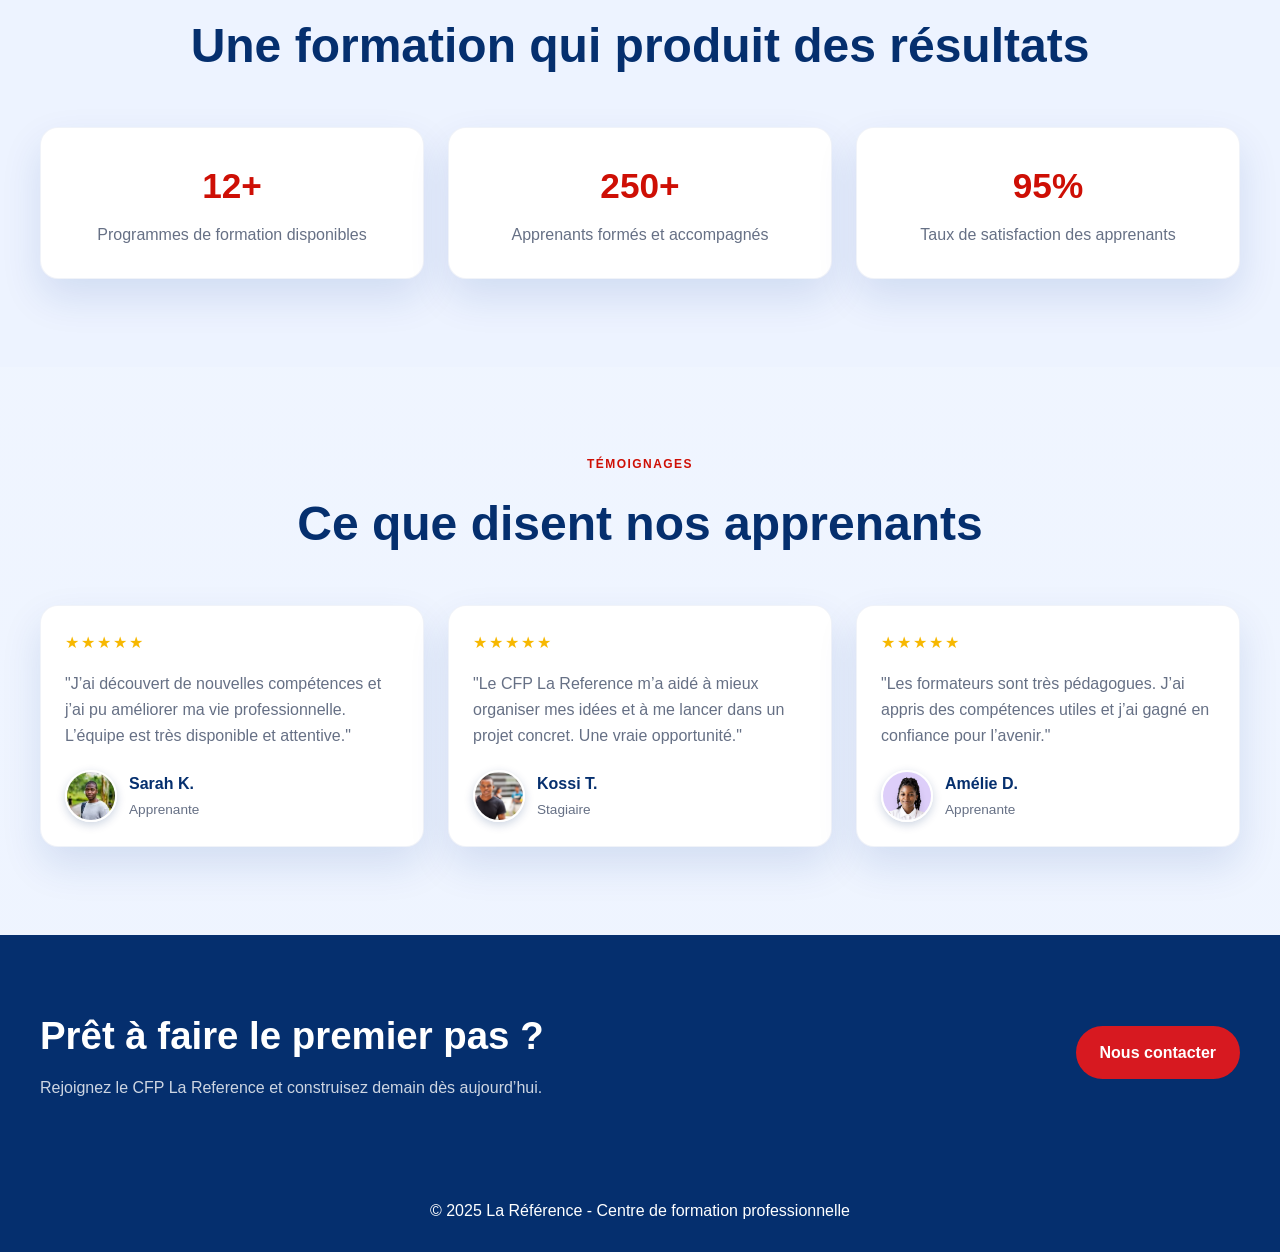
==== commit 621e9300: "ajout des profils et images d'animation" ====
--- a/index.html
+++ b/index.html
@@ -45,7 +45,26 @@
             </ul>
         </div>
     </nav>
-
+    <label="Galerie du CFP La Reference">
+        <div class="photo-banner-heading">
+            <span>La vie au CFP La Reference</span>
+            <strong>Votre rêve, nous y croyons</strong>
+        </div>
+        <div class="hero-photo-strip">
+            <div class="hero-photo-track">
+                <div class="hero-photo-group">
+                    <img src="images/devanture.jpeg" alt="Devanture du CFP La Reference">
+                    <img src="images/etudiants debouts.jpeg" alt="Étudiants du CFP La Reference">
+                    <img src="images/salle de cour.png" alt="Salle de cours du CFP La Reference">
+                </div>
+                <div class="hero-photo-group" aria-hidden="true">
+                    <img src="images/devanture.jpeg" alt="">
+                    <img src="images/etudiants debouts.jpeg" alt="">
+                    <img src="images/salle de cour.png" alt="">
+                </div>
+            </div>
+        </div>
+    </section>
     <main>
         <section class="hero">
             <div class="container">
@@ -87,6 +106,7 @@
                     </div>
                 </div>
             </div>
+
         </section>
 
         <section class="section">
@@ -309,7 +329,7 @@
                             L’équipe est très disponible et attentive."
                         </p>
                         <div class="person">
-                            <img src="images/etudiants debouts.jpeg" alt="Apprenante de La Référence">
+                            <img class="profile-avatar profile-photo-left" src="images/profil.jpg" alt="Portrait de Sarah, apprenante du CFP La Reference">
                             <div>
                                 <strong>Sarah K.</strong>
                                 <span>Apprenante</span>
@@ -324,7 +344,7 @@
                             un projet concret. Une vraie opportunité."
                         </p>
                         <div class="person">
-                            <img src="images/etudiants debouts.jpeg" alt="Apprenant de La Référence">
+                            <img class="profile-avatar profile-photo-center" src="images/profil 2.jpg" alt="Portrait de Kossi, apprenant du CFP La Reference">
                             <div>
                                 <strong>Kossi T.</strong>
                                 <span>Stagiaire</span>
@@ -339,7 +359,7 @@
                             en confiance pour l’avenir."
                         </p>
                         <div class="person">
-                            <img src="images/etudiants debouts.jpeg" alt="Apprenante en formation à La Référence">
+                            <img class="profile-avatar profile-photo-right" src="images/profil3.avif" alt="Portrait d'Amélie, apprenante du CFP La Reference">
                             <div>
                                 <strong>Amélie D.</strong>
                                 <span>Apprenante</span>
--- a/index.css
+++ b/index.css
@@ -53,6 +53,23 @@
 .hero-stats { display: grid; grid-template-columns: 1fr 1fr; gap: 18px; margin-top: 18px; }
 .stat-box { background: rgba(255,255,255,0.08); border-radius: 14px; padding: 18px 16px; text-align: center; }
 .stat-box strong { display: block; font-size: 2rem; margin-bottom: 6px; }
+.photo-banner { overflow: hidden; padding: 34px 0 42px; background: #0b3d91; color: var(--white); }
+.photo-banner-heading { width: min(1200px, calc(100% - 30px)); margin: 0 auto 24px; display: flex; justify-content: space-between; align-items: end; gap: 20px; }
+.photo-banner-heading span { color: #f7b801; text-transform: uppercase; letter-spacing: 0.14em; font-size: 0.72rem; font-weight: 700; }
+.photo-banner-heading strong { font-size: clamp(1.2rem, 2vw, 1.8rem); }
+.hero-photo-strip { position: relative; width: 100%; overflow: hidden; padding: 22px 0; background: rgba(5,47,110,0.42); mask-image: linear-gradient(90deg, transparent 0, #000 7%, #000 93%, transparent 100%); }
+.hero-photo-track { display: flex; width: max-content; animation: heroPhotoScroll 38s linear infinite; will-change: transform; }
+.hero-photo-group { display: flex; align-items: center; gap: 20px; padding-right: 20px; }
+    .hero-photo-group img { width: clamp(320px, 36vw, 560px); height: 320px; object-fit: cover; flex: 0 0 auto; border: 3px solid rgba(255,255,255,0.86); border-radius: 14px; box-shadow: 0 0 0 1px rgba(247,184,1,0.28), 0 18px 34px rgba(0,0,0,0.42); }
+    .hero-photo-group img.student-photo { object-fit: contain; object-position: center; background: #ffffff; }
+.hero-photo-strip:hover .hero-photo-track { animation-play-state: paused; }
+@keyframes heroPhotoScroll {
+    from { transform: translate3d(0, 0, 0); }
+    to { transform: translate3d(-50%, 0, 0); }
+}
+@media (prefers-reduced-motion: reduce) {
+    .hero-photo-track { animation: none; }
+}
 
 .section { padding: 88px 0; }
 .section-title { text-align: center; margin-bottom: 42px; }
@@ -88,7 +105,7 @@
 .testimonial-card { padding: 24px; border: 1px solid rgba(11,61,145,0.06); }
 .rating { color: #f7b801; letter-spacing: 0.12em; margin-bottom: 16px; }
 .person { display: flex; align-items: center; gap: 12px; margin-top: 22px; }
-.person img { width: 52px; height: 52px; border-radius: 50%; object-fit: cover; }
+.person img, .profile-avatar { width: 52px; height: 52px; border-radius: 50%; object-fit: cover; object-position: center top; flex: 0 0 52px; border: 2px solid var(--white); box-shadow: 0 3px 10px rgba(5,47,110,0.2); }
 .person strong { display: block; color: var(--primary-dark); }
 .person span { color: var(--muted); font-size: 0.85rem; }
 .metrics { background: #edf3ff; }
@@ -103,6 +120,8 @@
     .hero .container, .about-grid, .services-grid, .program-grid, .testimonials-grid, .metrics-grid { grid-template-columns: 1fr; }
     .hero { padding-top: 60px; }
     .header-contact { justify-content: flex-start; }
+    .hero-photo-strip { margin-top: 40px; padding: 16px 0; mask-image: linear-gradient(90deg, transparent 0, #000 4%, #000 96%, transparent 100%); }
+    .hero-photo-group img { width: 82vw; height: 230px; }
 }
 
 @media (max-width: 900px) {
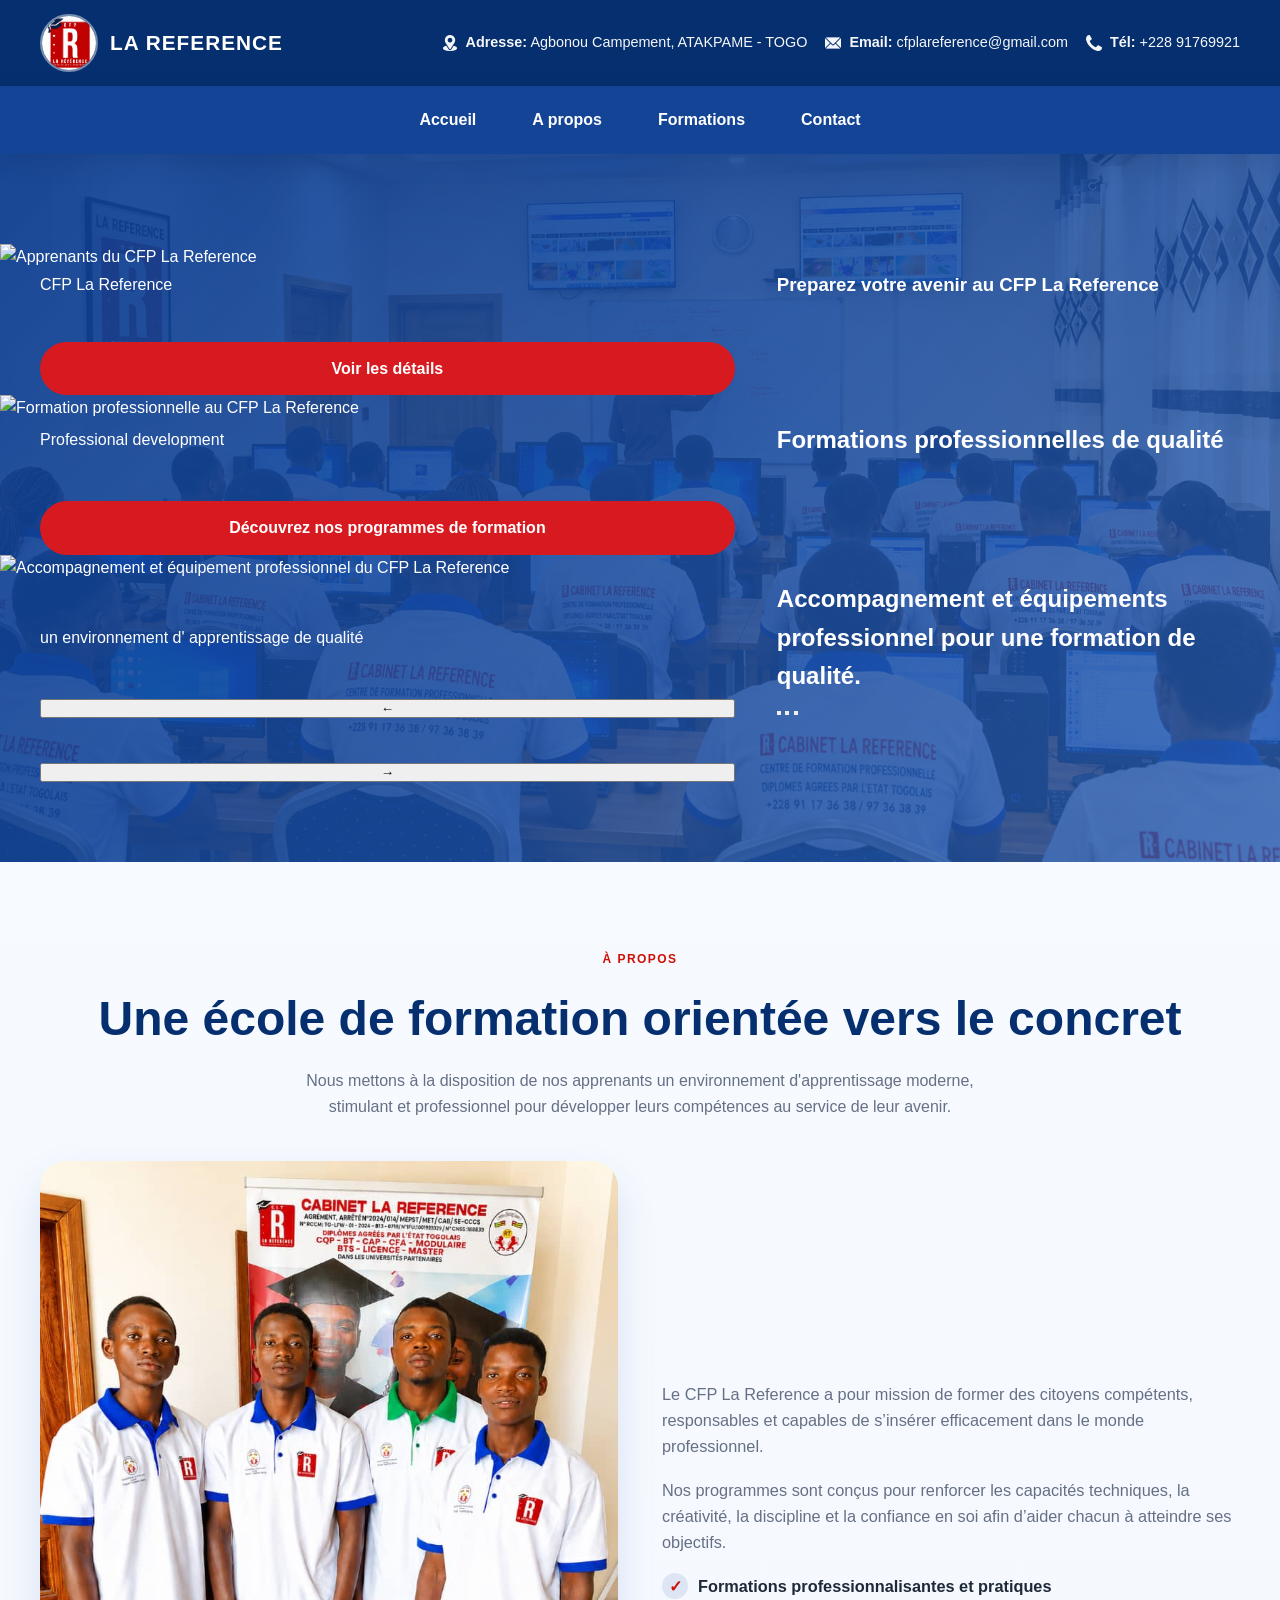
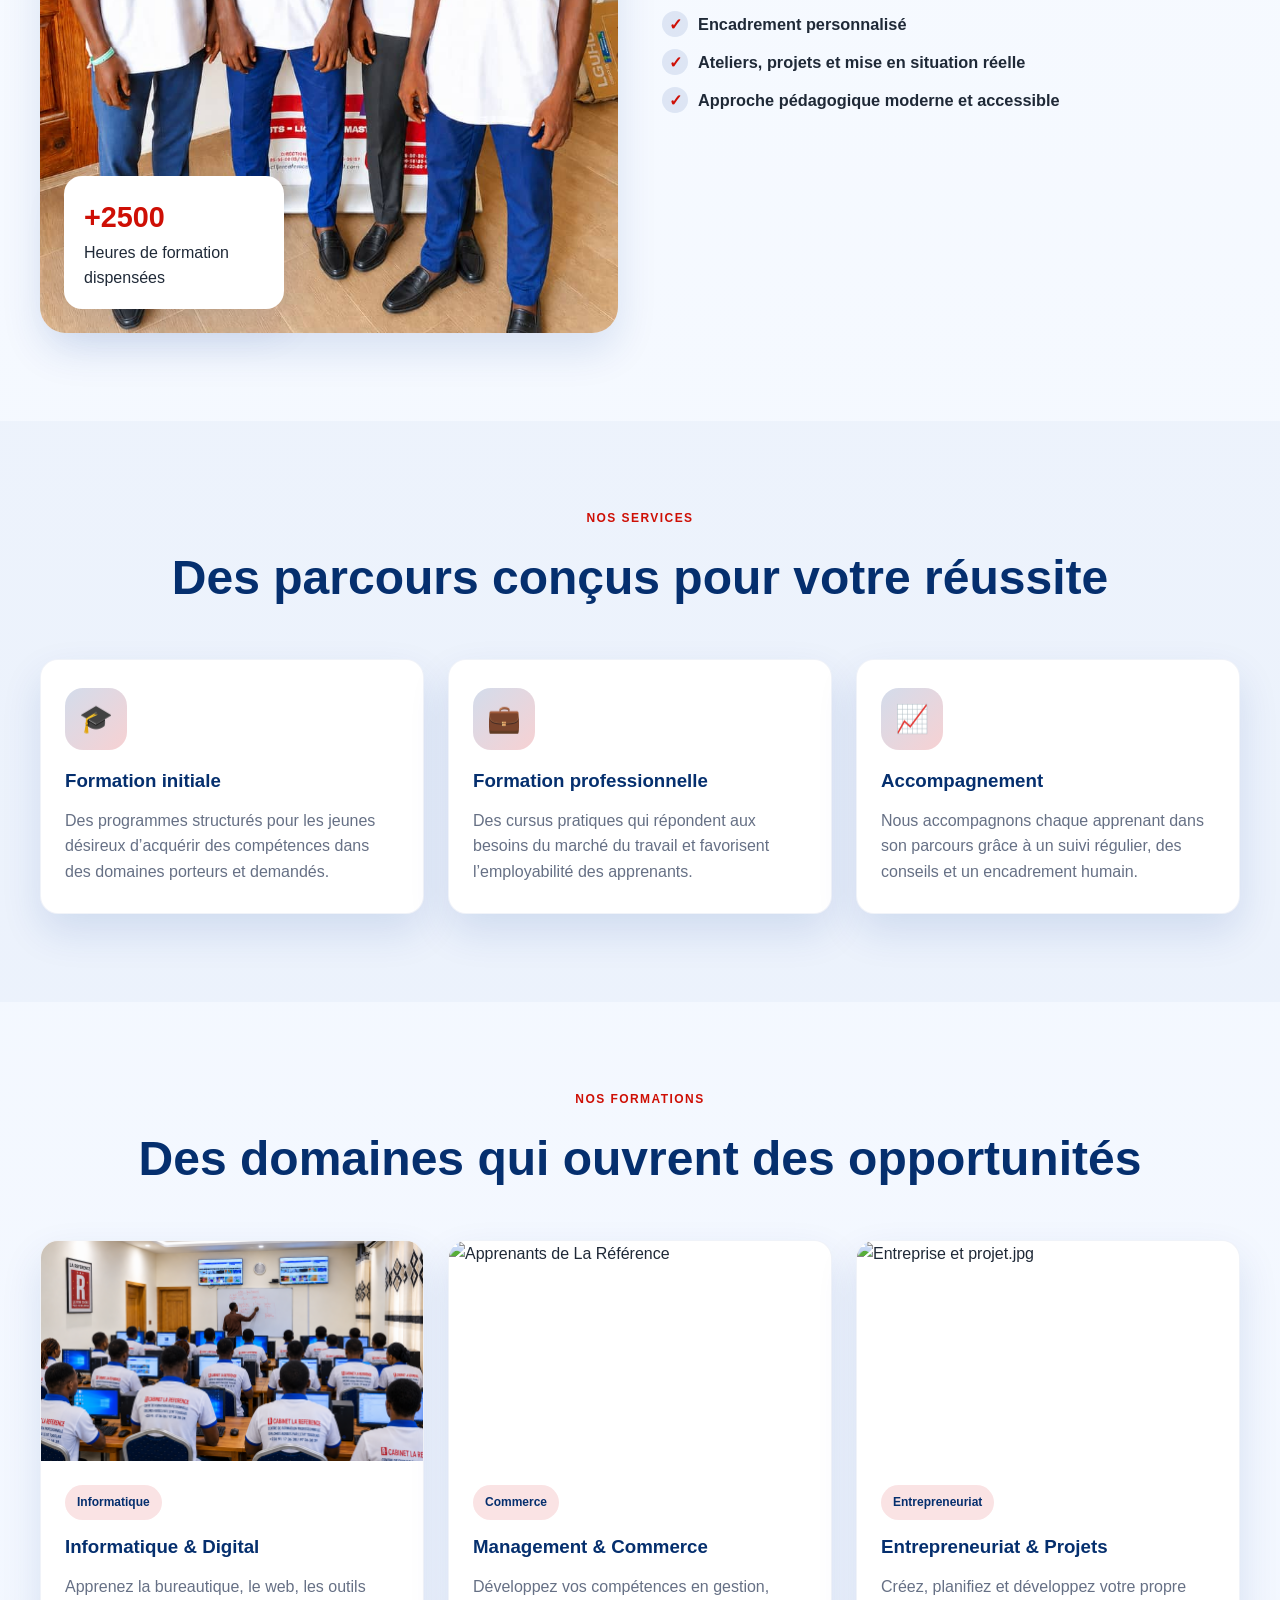
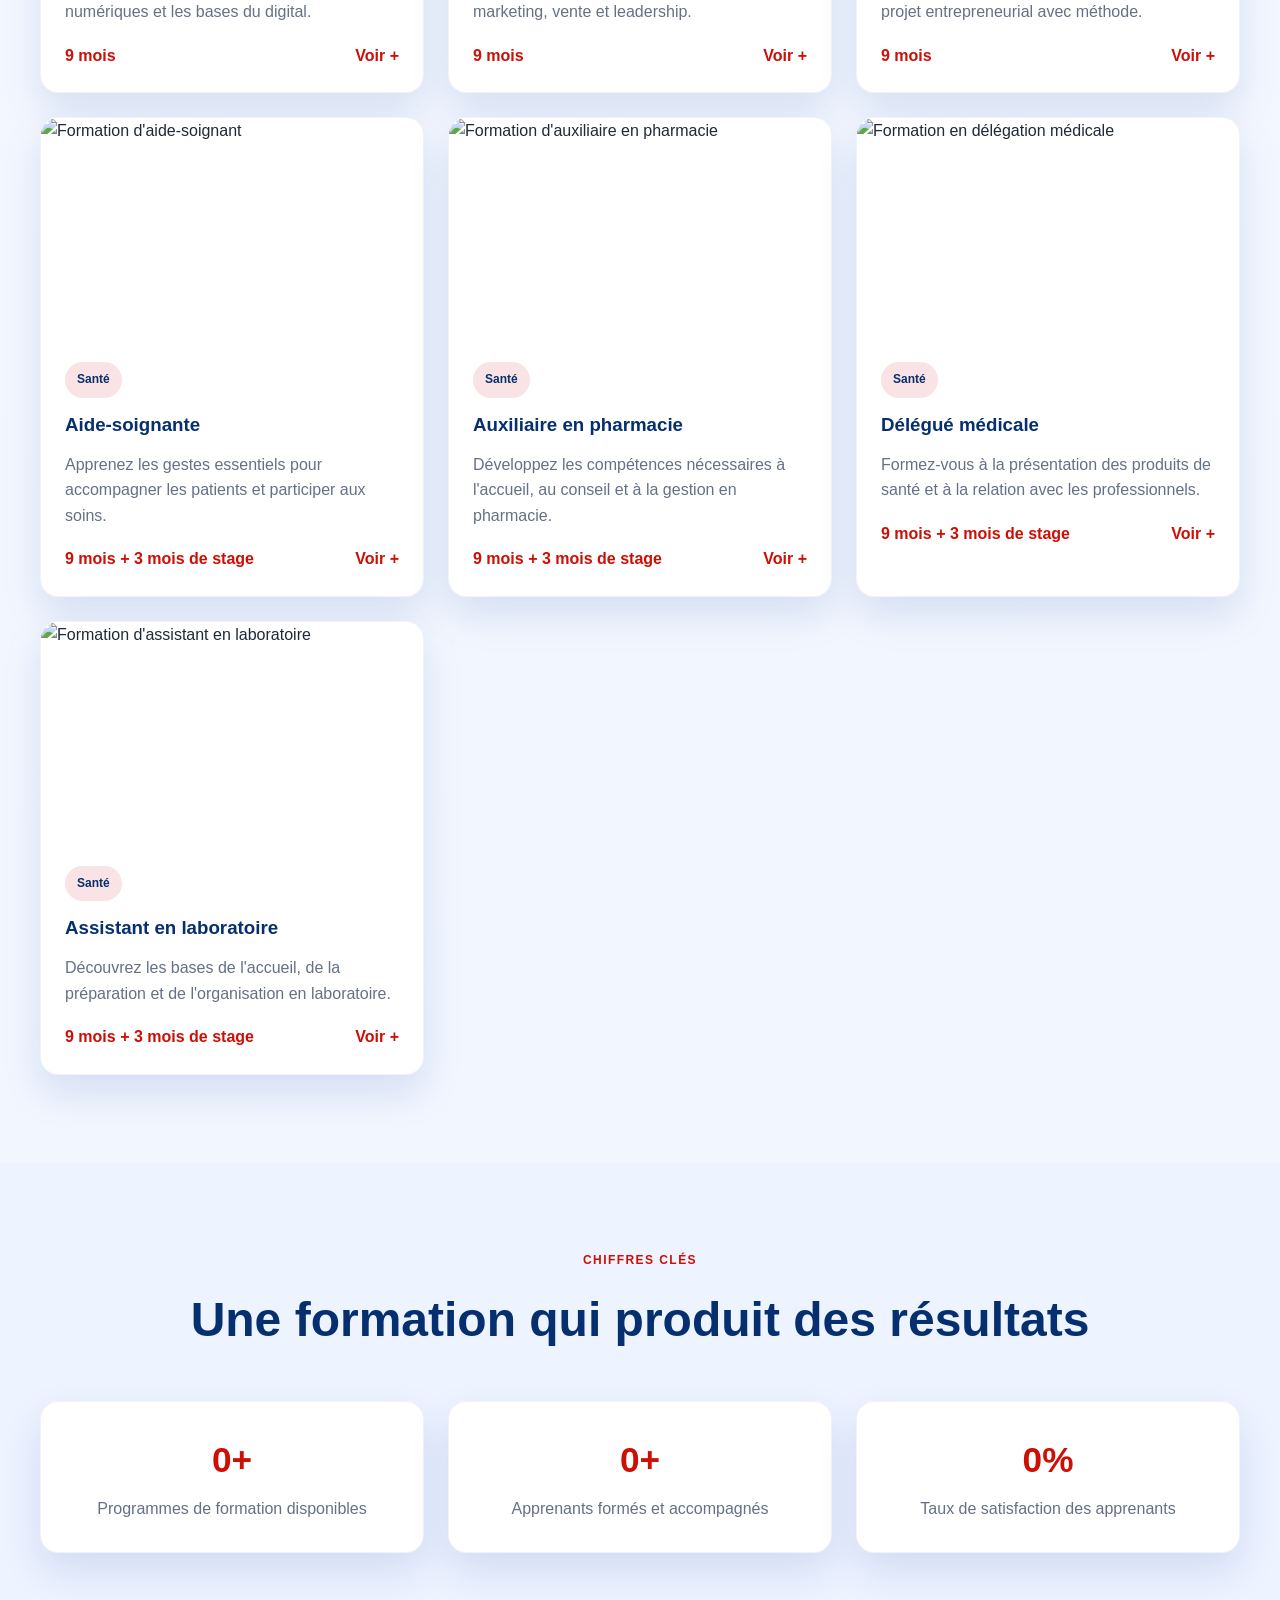
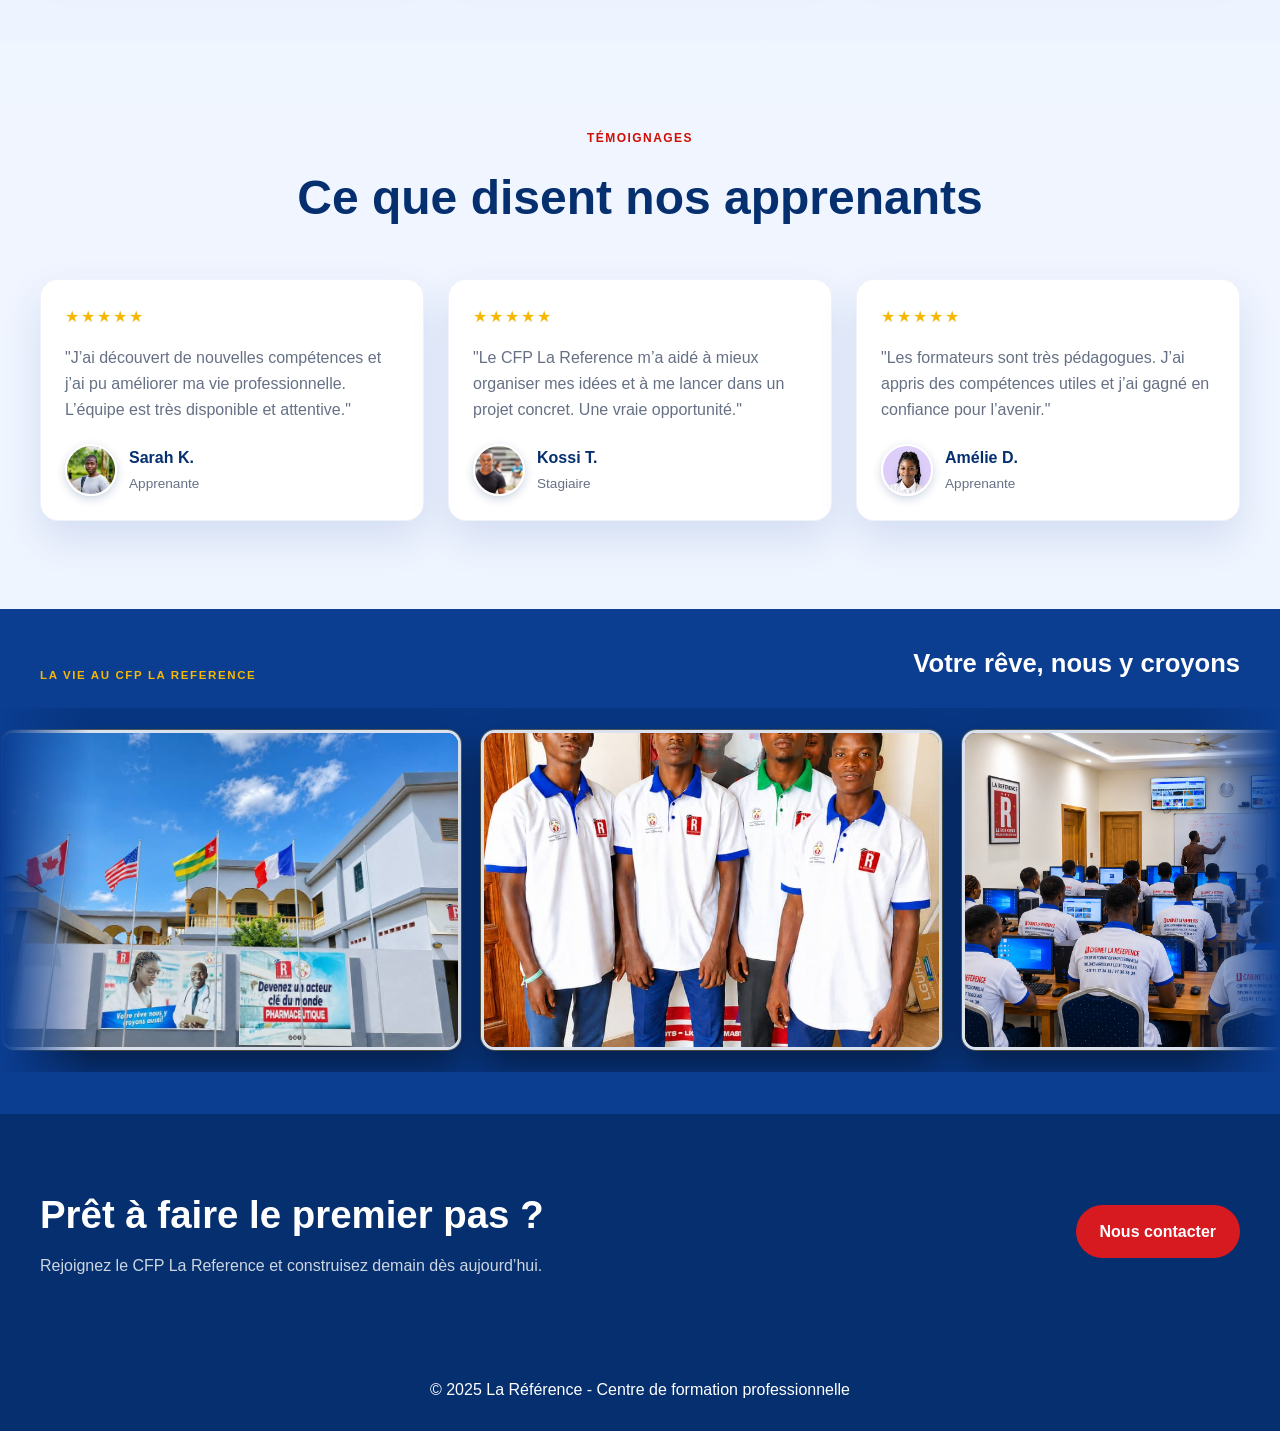
==== commit 8fc868dc: "mise a jour" ====
--- a/index.html
+++ b/index.html
@@ -45,68 +45,47 @@
             </ul>
         </div>
     </nav>
-    <label="Galerie du CFP La Reference">
-        <div class="photo-banner-heading">
-            <span>La vie au CFP La Reference</span>
-            <strong>Votre rêve, nous y croyons</strong>
-        </div>
-        <div class="hero-photo-strip">
-            <div class="hero-photo-track">
-                <div class="hero-photo-group">
-                    <img src="images/devanture.jpeg" alt="Devanture du CFP La Reference">
-                    <img src="images/etudiants debouts.jpeg" alt="Étudiants du CFP La Reference">
-                    <img src="images/salle de cour.png" alt="Salle de cours du CFP La Reference">
-                </div>
-                <div class="hero-photo-group" aria-hidden="true">
-                    <img src="images/devanture.jpeg" alt="">
-                    <img src="images/etudiants debouts.jpeg" alt="">
-                    <img src="images/salle de cour.png" alt="">
-                </div>
-            </div>
-        </div>
-    </section>
     <main>
         <section class="hero">
-            <div class="container">
-                <div class="hero-content">
-                    <h1>Formez votre avenir au CFP La Reference</h1>
-                    <p>
-                        Le Centre de Formation Professionnelle La Reference accompagne les jeunes,
-                        professionnels et passionnés dans l’acquisition de compétences utiles,
-                        pratiques et adaptées au marché du travail.
-                    </p>
-
-                    <div class="hero-actions">
-                        <a href="formation.html" class="btn btn-primary">Découvrir nos formations</a>
-                        <a href="contact.html" class="btn btn-secondary">Nous contacter</a>
-                    </div>
-                </div>
-
-                <div class="hero-card">
-                    <h3>Pourquoi nous choisir ?</h3>
-                    <p>Des cours concrets, une pédagogie adaptée et un encadrement de qualité.</p>
-
-                    <div class="hero-stats">
-                        <div class="stat-box">
-                            <strong>250+</strong>
-                            <span>Apprenants</span>
-                        </div>
-                        <div class="stat-box">
-                            <strong>12</strong>
-                            <span>Formations</span>
-                        </div>
-                        <div class="stat-box">
-                            <strong>95%</strong>
-                            <span>Satisfaction</span>
-                        </div>
-                        <div class="stat-box">
-                            <strong>6</strong>
-                            <span>Années d'expérience</span>
-                        </div>
-                    </div>
-                </div>
-            </div>
-
+            <div class="hero-slider" aria-label="Présentation du CFP La Reference" aria-roledescription="carrousel">
+                <div class="hero-slides">
+                    <article class="hero-slide is-active" data-slide="0">
+                        <img src="images/slide 1.png" alt="Apprenants du CFP La Reference">
+                        <div class="hero-slide-content container">
+                            <span class="hero-kicker">CFP La Reference</span>
+                            <h1>Preparez votre avenir au CFP La Reference</h1>
+                            <a href="about.html" class="btn btn-primary">Voir les détails</a>
+                        </div>
+                    </article>
+
+                    <article class="hero-slide" data-slide="1" aria-hidden="true">
+                        <img src="images/slide 2.jpeg" alt="Formation professionnelle au CFP La Reference">
+                        <div class="hero-slide-content container">
+                            <span class="hero-kicker">Professional development</span>
+                            <h2>Formations professionnelles de qualité</h2>
+                            <a href="formation.html" class="btn btn-primary">Découvrez nos programmes de formation</a>
+                        </div>
+                    </article>
+
+                    <article class="hero-slide" data-slide="2" aria-hidden="true">
+                        <img src="images/slide 3.jpeg" alt="Accompagnement et équipement professionnel du CFP La Reference">
+                        <div class="hero-slide-content container">
+                            <span class="hero-kicker">un environnement d' apprentissage de qualité</span>
+                            <h2>Accompagnement et équipements professionnel pour une formation de qualité.</h2>
+                        </div>
+                    </article>
+                </div>
+
+                <div class="hero-slider-controls container">
+                    <button class="hero-slider-button hero-slider-prev" type="button" aria-label="Previous slide">&#8592;</button>
+                    <div class="hero-slider-dots" aria-label="Choose a slide">
+                        <button class="hero-slider-dot is-active" type="button" aria-label="Show slide 1" aria-current="true" data-slide-to="0"></button>
+                        <button class="hero-slider-dot" type="button" aria-label="Show slide 2" data-slide-to="1"></button>
+                        <button class="hero-slider-dot" type="button" aria-label="Show slide 3" data-slide-to="2"></button>
+                    </div>
+                    <button class="hero-slider-button hero-slider-next" type="button" aria-label="Next slide">&#8594;</button>
+                </div>
+            </div>
         </section>
 
         <section class="section">
@@ -210,7 +189,7 @@
                     </article>
 
                     <article class="program-card">
-                        <img src="images/etudiants debouts.jpeg" alt="Apprenants de La Référence">
+                        <img src="images/Management & Commerce.jpg" alt="Apprenants de La Référence">
                         <div class="program-body">
                             <span class="tag">Commerce</span>
                             <h3>Management & Commerce</h3>
@@ -223,7 +202,7 @@
                     </article>
 
                     <article class="program-card">
-                        <img src="images/devanture.jpeg" alt="Bâtiment de La Référence à Atakpamé">
+                        <img src="images/Entreprise et projet.jpg" alt="Entreprise et projet.jpg">
                         <div class="program-body">
                             <span class="tag">Entrepreneuriat</span>
                             <h3>Entrepreneuriat & Projets</h3>
@@ -236,10 +215,10 @@
                     </article>
 
                     <article class="program-card">
-                        <img src="images/salle de cour.png" alt="Formation d'aide-soignant">
+                        <img src="images/aide soignante.jpg" alt="Formation d'aide-soignant">
                         <div class="program-body">
                             <span class="tag">Santé</span>
-                            <h3>Aide-soignant</h3>
+                            <h3>Aide-soignante</h3>
                             <p>Apprenez les gestes essentiels pour accompagner les patients et participer aux soins.</p>
                             <div class="program-footer">
                                 <span>9 mois + 3 mois de stage</span>
@@ -249,7 +228,7 @@
                     </article>
 
                     <article class="program-card">
-                        <img src="images/etudiants debouts.jpeg" alt="Formation d'auxiliaire en pharmacie">
+                        <img src="images/auxilliaire en vente  pharmacie.jpg" alt="Formation d'auxiliaire en pharmacie">
                         <div class="program-body">
                             <span class="tag">Santé</span>
                             <h3>Auxiliaire en pharmacie</h3>
@@ -262,10 +241,10 @@
                     </article>
 
                     <article class="program-card">
-                        <img src="images/devanture.jpeg" alt="Formation en délégation médicale">
+                        <img src="images/délégué médical.png" alt="Formation en délégation médicale">
                         <div class="program-body">
                             <span class="tag">Santé</span>
-                            <h3>Délégation médicale</h3>
+                            <h3>Délégué médicale</h3>
                             <p>Formez-vous à la présentation des produits de santé et à la relation avec les professionnels.</p>
                             <div class="program-footer">
                                 <span>9 mois + 3 mois de stage</span>
@@ -275,7 +254,7 @@
                     </article>
 
                     <article class="program-card">
-                        <img src="images/salle de cour.png" alt="Formation d'assistant en laboratoire">
+                        <img src="images/assistant en labolatoire.jpg" alt="Formation d'assistant en laboratoire">
                         <div class="program-body">
                             <span class="tag">Santé</span>
                             <h3>Assistant en laboratoire</h3>
@@ -299,15 +278,15 @@
 
                 <div class="metrics-grid">
                     <div class="metric-card">
-                        <strong>12+</strong>
+                        <strong class="metric-value" data-target="12" data-suffix="+">0+</strong>
                         <p>Programmes de formation disponibles</p>
                     </div>
                     <div class="metric-card">
-                        <strong>250+</strong>
+                        <strong class="metric-value" data-target="250" data-suffix="+">0+</strong>
                         <p>Apprenants formés et accompagnés</p>
                     </div>
                     <div class="metric-card">
-                        <strong>95%</strong>
+                        <strong class="metric-value" data-target="95" data-suffix="%">0%</strong>
                         <p>Taux de satisfaction des apprenants</p>
                     </div>
                 </div>
@@ -366,6 +345,36 @@
                             </div>
                         </div>
                     </article>
+                </div>
+            </div>
+        </section>
+        <section class="photo-banner" aria-label="Galerie du CFP La Reference">
+            <div class="photo-banner-heading">
+                <span>La vie au CFP La Reference</span>
+                <strong>Votre rêve, nous y croyons</strong>
+            </div>
+            <div class="hero-photo-strip">
+                <div class="hero-photo-track">
+                    <div class="hero-photo-group">
+                        <img src="images/devanture.jpeg" alt="Devanture du CFP La Reference">
+                        <img src="images/etudiants debouts.jpeg" alt="Étudiants du CFP La Reference">
+                        <img src="images/salle de cour.png" alt="Salle de cours du CFP La Reference">
+                        <img src="images/etudiante.jpeg" alt="Étudiante diplômée du CFP La Reference">
+                        <img src="images/diplômé.jpeg" alt="Diplômée du CFP La Reference">
+                        <img src="images/les diplomés.jpeg" alt="Cérémonie de remise des diplômes du CFP La Reference">
+                        <img src="images/les etudiant en visite.jpeg" alt="Étudiants du CFP La Reference en visite professionnelle">
+                        <img src="images/info.jpeg" alt="Formation en informatique au CFP La Reference">
+                    </div>
+                    <div class="hero-photo-group" aria-hidden="true">
+                        <img src="images/devanture.jpeg" alt="">
+                        <img src="images/etudiants debouts.jpeg" alt="">
+                        <img src="images/salle de cour.png" alt="">
+                        <img src="images/etudiante.jpeg" alt="">
+                        <img src="images/diplômé.jpeg" alt="">
+                        <img src="images/les diplomés.jpeg" alt="">
+                        <img src="images/les etudiant en visite.jpeg" alt="">
+                        <img src="images/info.jpeg" alt="">
+                    </div>
                 </div>
             </div>
         </section>
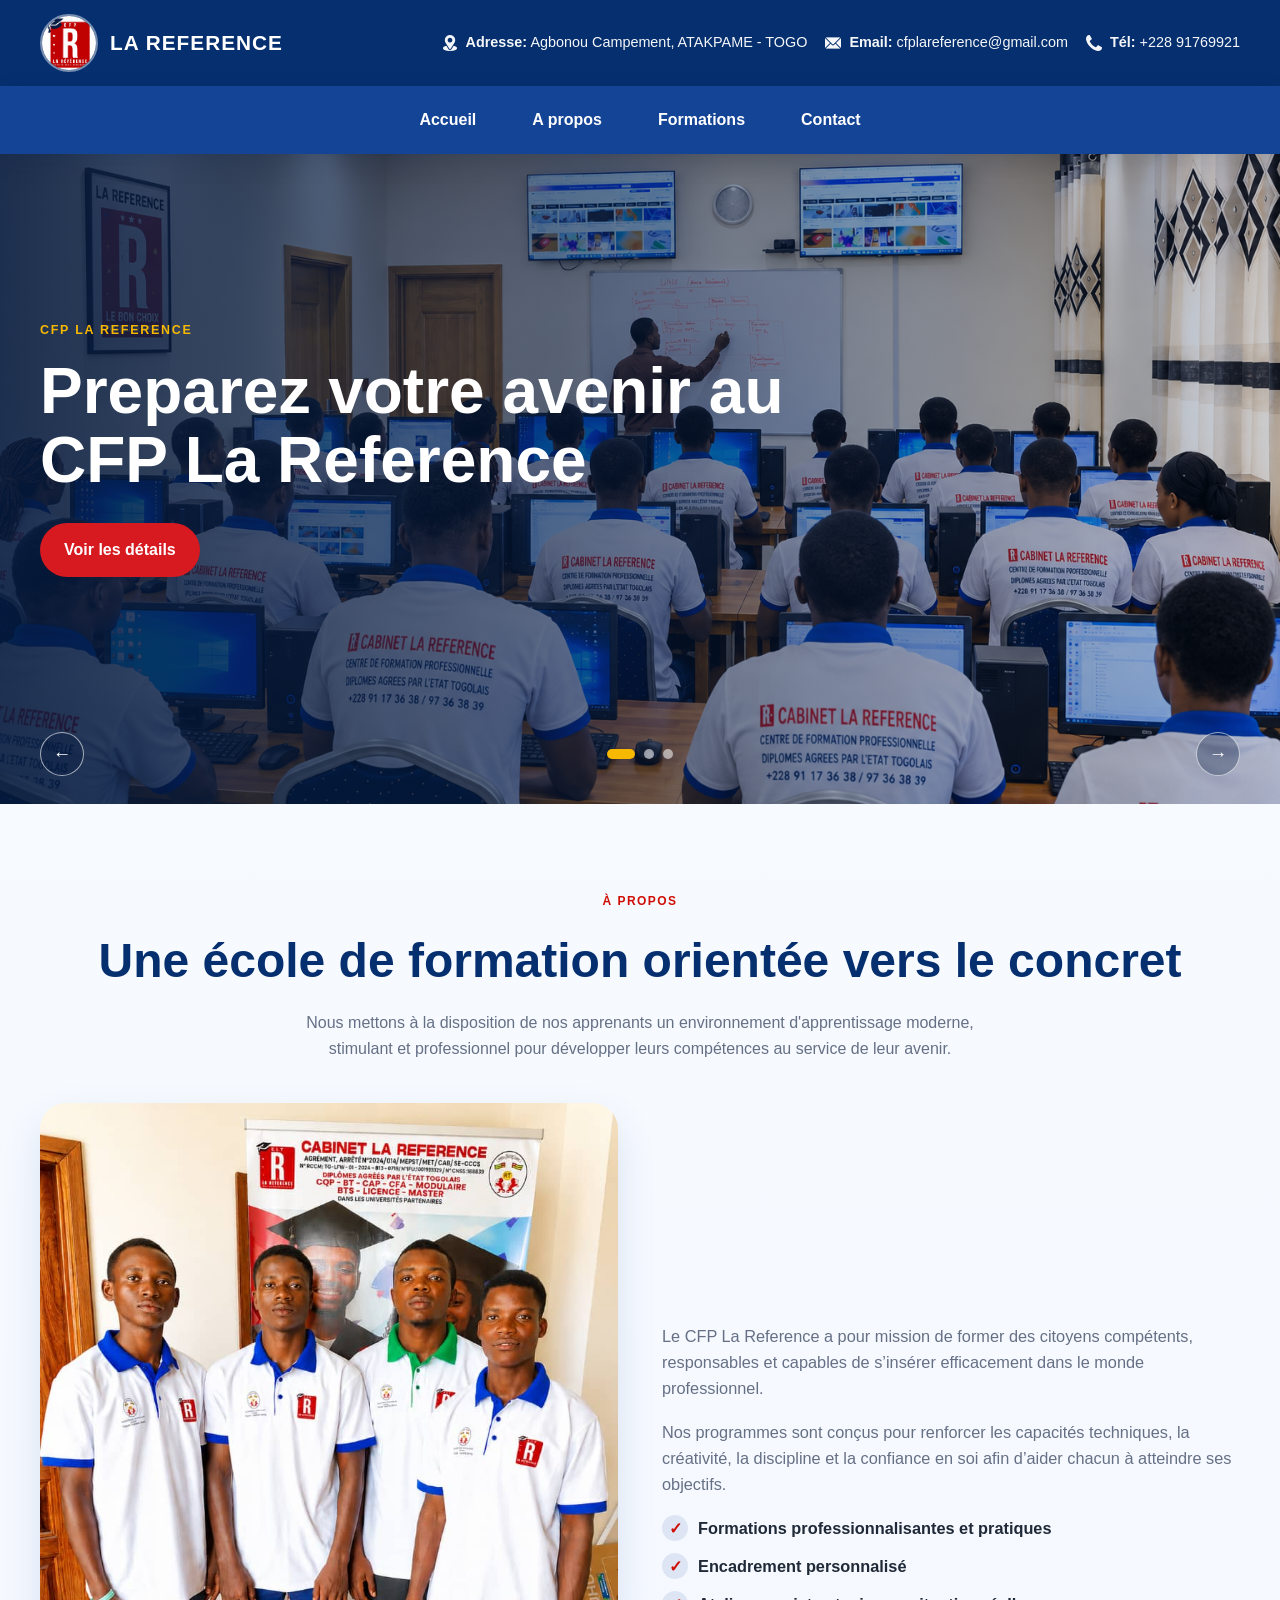
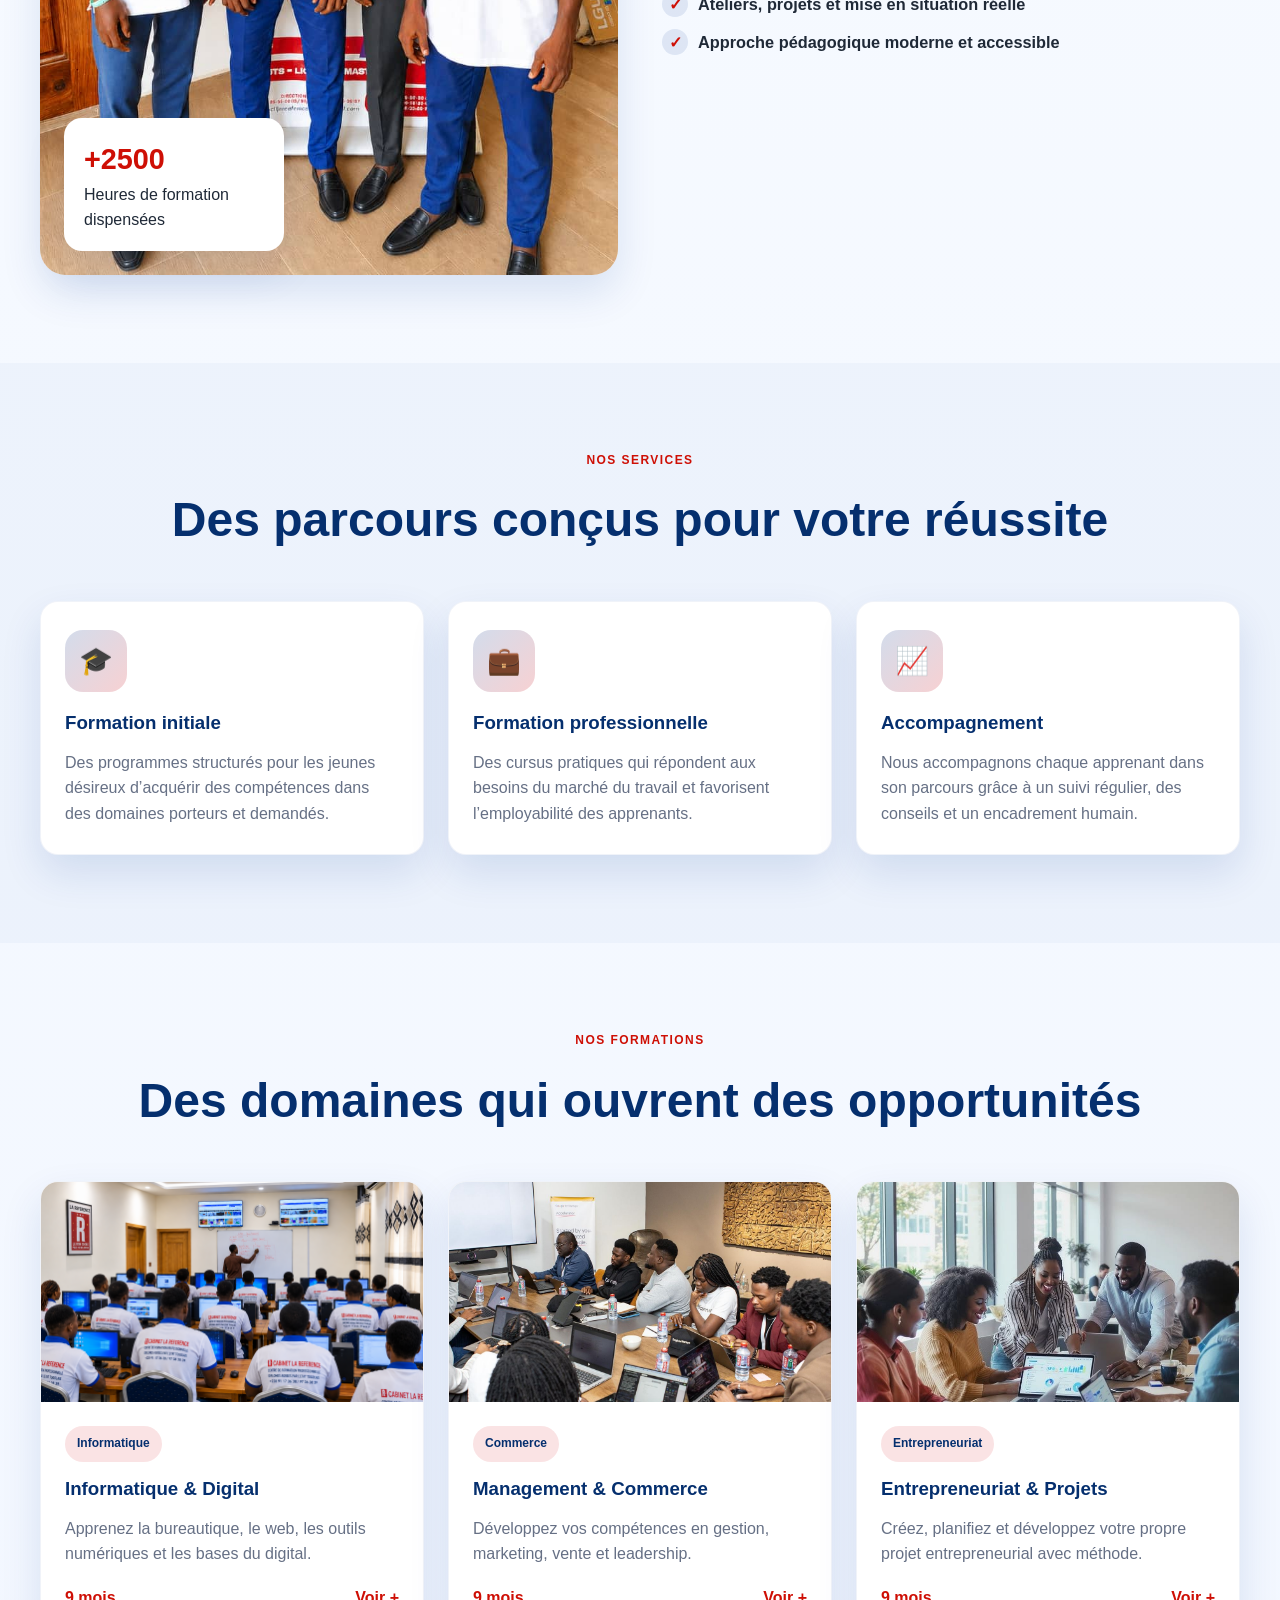
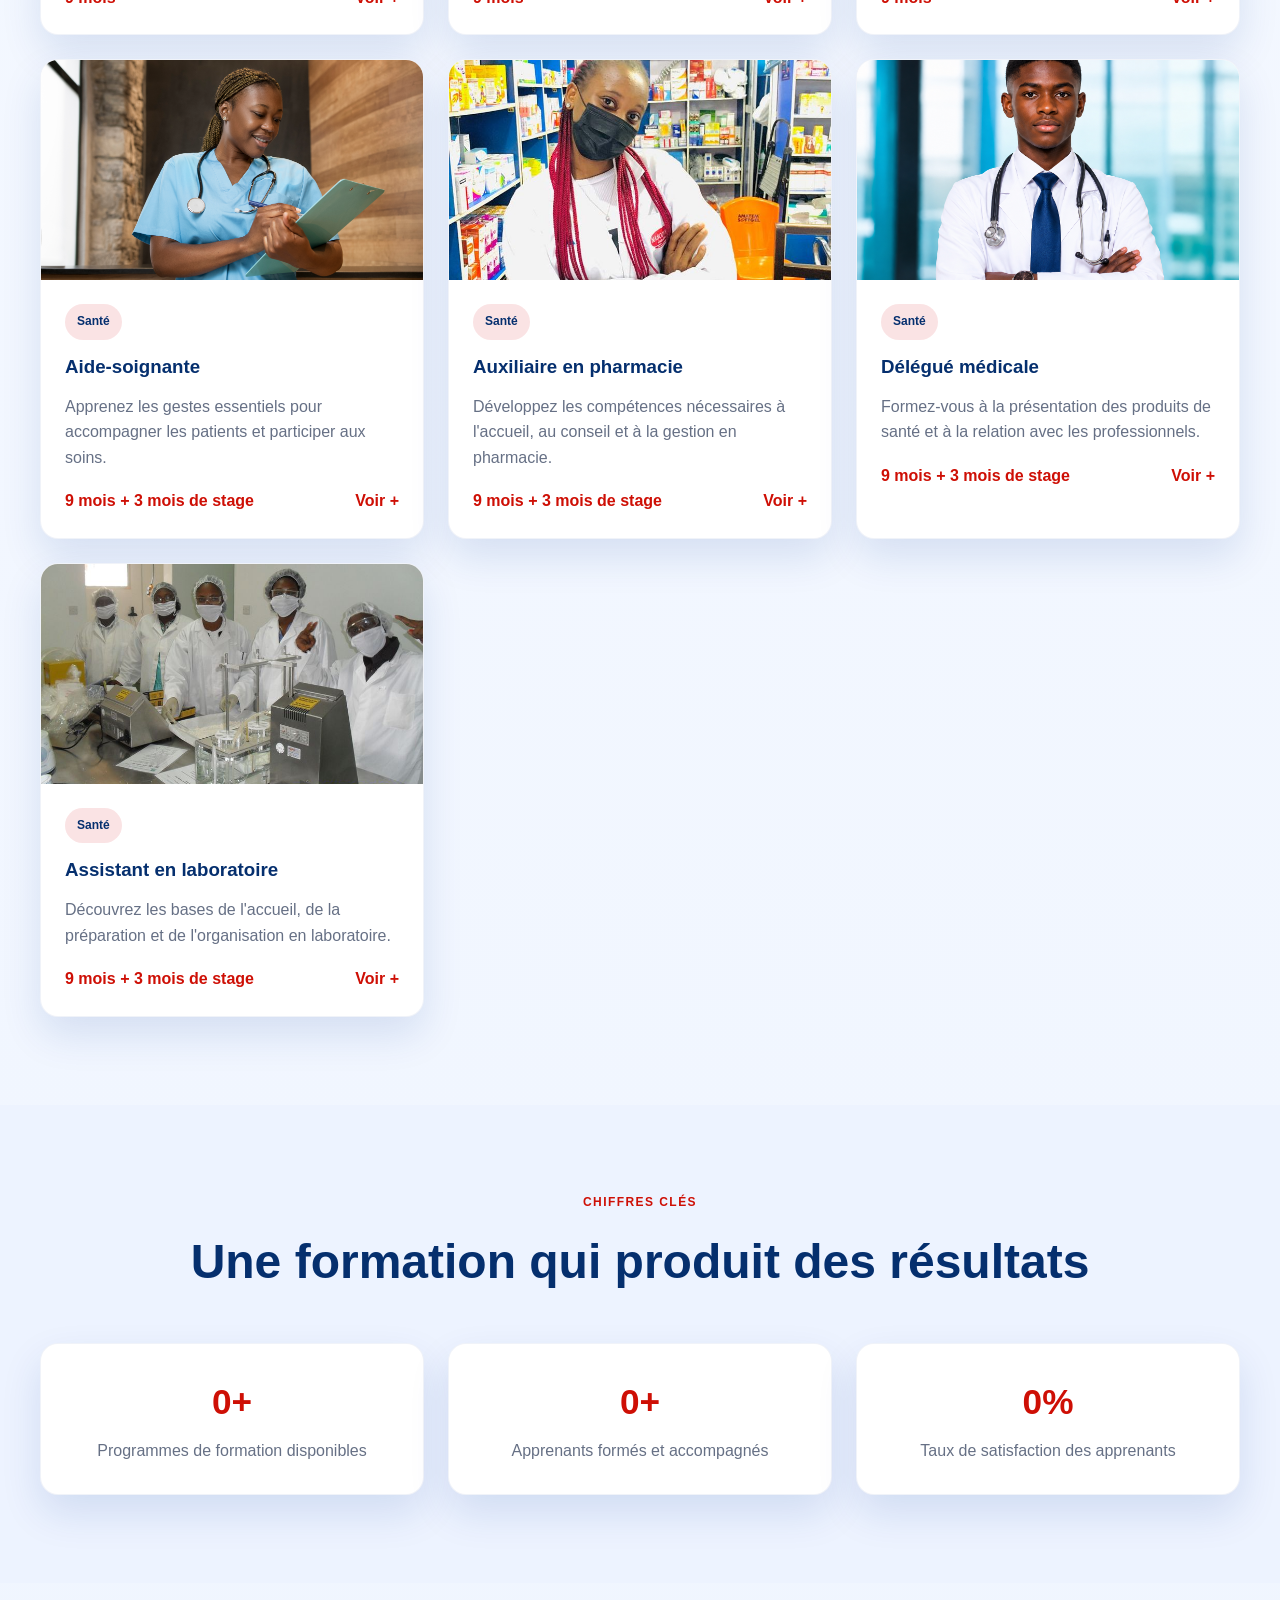
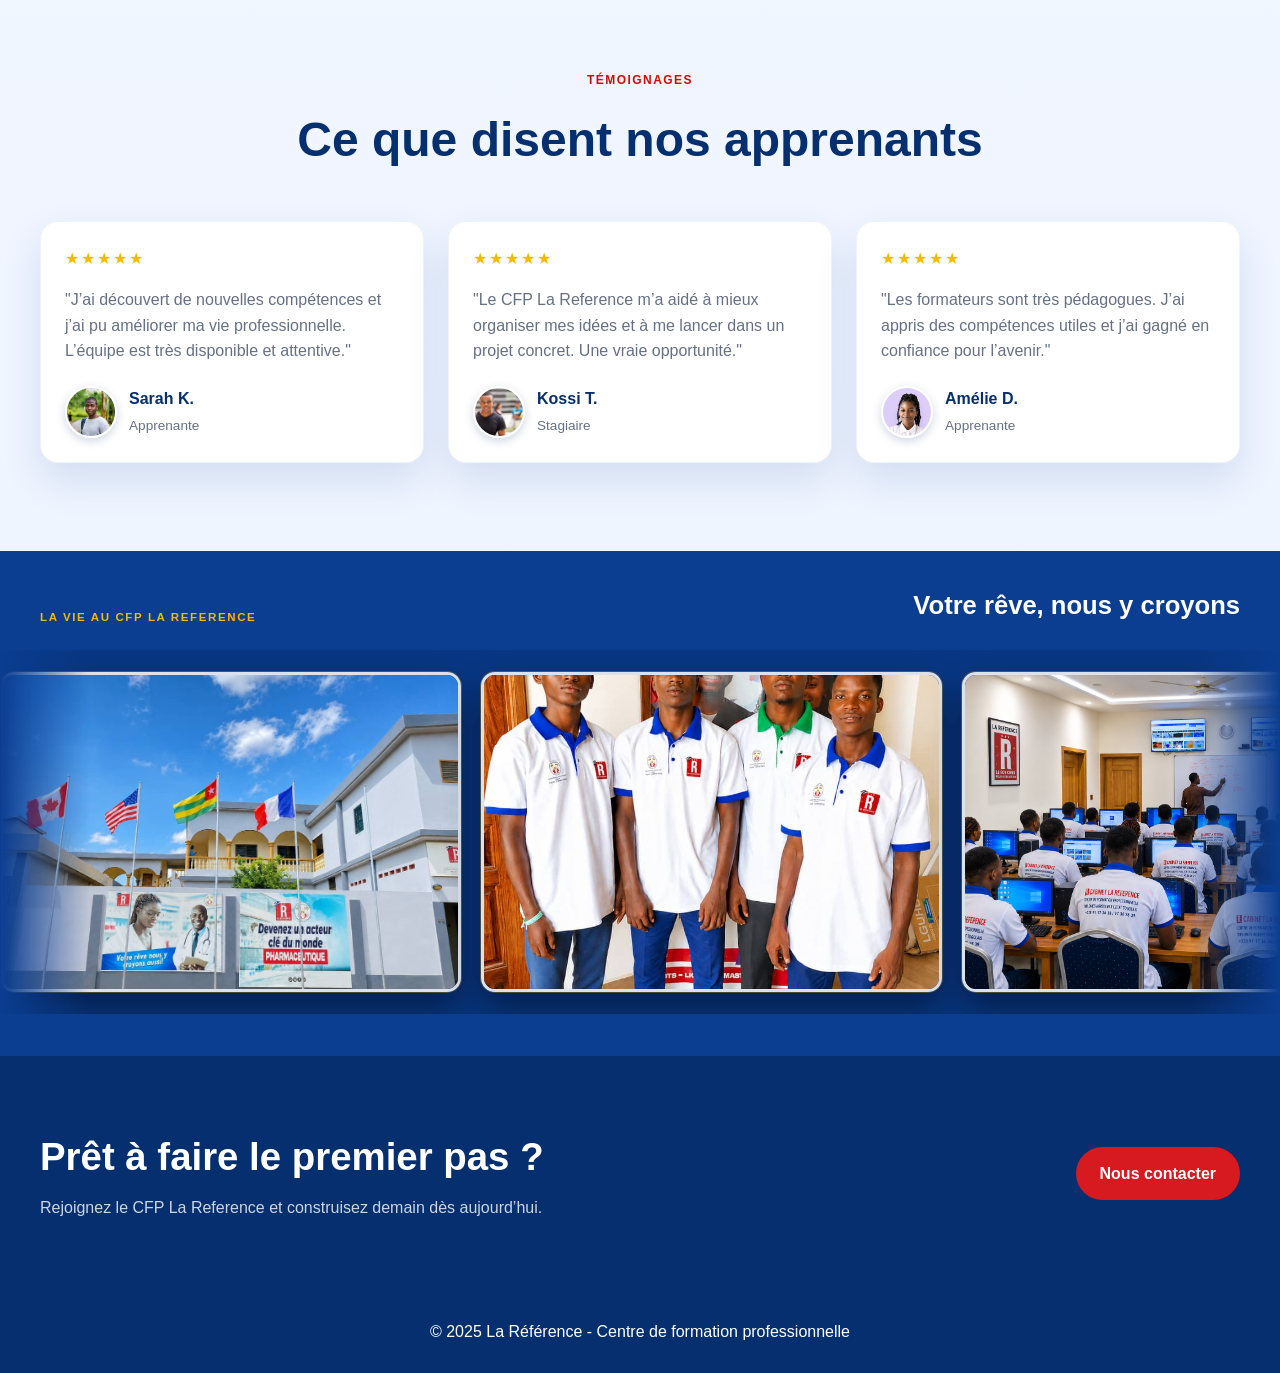
==== commit 473a4e16: "mise a jour du site" ====
--- a/index.html
+++ b/index.html
@@ -359,21 +359,11 @@
                         <img src="images/devanture.jpeg" alt="Devanture du CFP La Reference">
                         <img src="images/etudiants debouts.jpeg" alt="Étudiants du CFP La Reference">
                         <img src="images/salle de cour.png" alt="Salle de cours du CFP La Reference">
-                        <img src="images/etudiante.jpeg" alt="Étudiante diplômée du CFP La Reference">
-                        <img src="images/diplômé.jpeg" alt="Diplômée du CFP La Reference">
-                        <img src="images/les diplomés.jpeg" alt="Cérémonie de remise des diplômes du CFP La Reference">
-                        <img src="images/les etudiant en visite.jpeg" alt="Étudiants du CFP La Reference en visite professionnelle">
-                        <img src="images/info.jpeg" alt="Formation en informatique au CFP La Reference">
                     </div>
                     <div class="hero-photo-group" aria-hidden="true">
                         <img src="images/devanture.jpeg" alt="">
                         <img src="images/etudiants debouts.jpeg" alt="">
                         <img src="images/salle de cour.png" alt="">
-                        <img src="images/etudiante.jpeg" alt="">
-                        <img src="images/diplômé.jpeg" alt="">
-                        <img src="images/les diplomés.jpeg" alt="">
-                        <img src="images/les etudiant en visite.jpeg" alt="">
-                        <img src="images/info.jpeg" alt="">
                     </div>
                 </div>
             </div>
--- a/index.css
+++ b/index.css
@@ -38,21 +38,29 @@
 .nav-item a { color: var(--white); padding: 10px 16px; border-radius: 999px; font-weight: 600; transition: 0.3s ease; }
 .nav-item a:hover { background: rgba(255,255,255,0.12); }
 
-.hero { background: linear-gradient(135deg, rgba(11,61,145,0.93), rgba(40,92,175,0.8)), url('images/salle de cour.png') center/cover no-repeat; padding: 90px 0 80px; color: var(--white); }
-.hero .container { display: grid; grid-template-columns: 1.2fr 0.8fr; gap: 42px; align-items: center; }
-.hero-content h1 { font-size: clamp(2.3rem, 4vw, 4rem); line-height: 1.1; margin-bottom: 18px; }
-.hero-content p { font-size: 1.08rem; max-width: 640px; color: rgba(255,255,255,0.9); margin-bottom: 28px; }
+.hero { position: relative; min-height: 650px; padding: 0; color: var(--white); background: var(--primary-dark); }
+.hero-slider, .hero-slides { min-height: 650px; }
+.hero-slides { position: relative; overflow: hidden; }
+.hero-slide { position: absolute; inset: 0; visibility: hidden; opacity: 0; transition: opacity 0.6s ease, visibility 0.6s ease; }
+.hero-slide.is-active { visibility: visible; opacity: 1; }
+.hero-slide::before { content: ""; position: absolute; inset: 0; z-index: 1; background: linear-gradient(90deg, rgba(4,26,62,0.88) 0%, rgba(4,26,62,0.58) 46%, rgba(4,26,62,0.2) 100%); }
+.hero-slide img { width: 100%; height: 100%; object-fit: cover; }
+.hero-slide-content { position: absolute; inset: 0; z-index: 2; display: flex; flex-direction: column; align-items: flex-start; justify-content: center; padding-top: 40px; padding-bottom: 100px; }
+.hero-kicker { color: #f7b801; text-transform: uppercase; letter-spacing: 0.14em; font-size: 0.78rem; font-weight: 700; margin-bottom: 16px; }
+.hero-slide h1, .hero-slide h2 { max-width: 760px; font-size: clamp(2.3rem, 5vw, 4.8rem); line-height: 1.08; margin-bottom: 28px; }
+.hero-slide h2 { max-width: 700px; }
 .hero-actions { display: flex; flex-wrap: wrap; gap: 16px; }
 .btn { display: inline-flex; align-items: center; justify-content: center; padding: 14px 24px; border-radius: 999px; font-weight: 700; transition: 0.3s ease; }
 .btn-primary { background: var(--secondary); color: var(--secondary -dark); }
 .btn-primary:hover { transform: translateY(-2px); }
 .btn-secondary { background: transparent; border: 2px solid rgba(255,255,255,0.6); color: var(--white); }
 .btn-secondary:hover { background: rgba(255,255,255,0.08); }
-.hero-card { background: rgba(255,255,255,0.1); backdrop-filter: blur(10px); border: 1px solid rgba(255,255,255,0.18); border-radius: var(--radius); padding: 28px; box-shadow: var(--shadow); }
-.hero-card h3 { font-size: 1.5rem; margin-bottom: 14px; }
-.hero-stats { display: grid; grid-template-columns: 1fr 1fr; gap: 18px; margin-top: 18px; }
-.stat-box { background: rgba(255,255,255,0.08); border-radius: 14px; padding: 18px 16px; text-align: center; }
-.stat-box strong { display: block; font-size: 2rem; margin-bottom: 6px; }
+.hero-slider-controls { position: absolute; right: 0; bottom: 28px; left: 0; z-index: 3; display: flex; align-items: center; justify-content: space-between; gap: 14px; }
+.hero-slider-button { display: grid; place-items: center; width: 44px; height: 44px; border: 1px solid rgba(255,255,255,0.6); border-radius: 50%; background: rgba(4,26,62,0.3); color: var(--white); cursor: pointer; font-size: 1.15rem; transition: background 0.2s ease, transform 0.2s ease; }
+.hero-slider-button:hover { background: rgba(4,26,62,0.65); transform: translateY(-2px); }
+.hero-slider-dots { display: flex; align-items: center; gap: 9px; }
+.hero-slider-dot { width: 10px; height: 10px; padding: 0; border: 0; border-radius: 50%; background: rgba(255,255,255,0.55); cursor: pointer; transition: width 0.2s ease, background 0.2s ease; }
+.hero-slider-dot.is-active { width: 28px; border-radius: 8px; background: #f7b801; }
 .photo-banner { overflow: hidden; padding: 34px 0 42px; background: #0b3d91; color: var(--white); }
 .photo-banner-heading { width: min(1200px, calc(100% - 30px)); margin: 0 auto 24px; display: flex; justify-content: space-between; align-items: end; gap: 20px; }
 .photo-banner-heading span { color: #f7b801; text-transform: uppercase; letter-spacing: 0.14em; font-size: 0.72rem; font-weight: 700; }
@@ -117,8 +125,10 @@
 footer { background: var(--primary-dark); color: var(--white); padding: 28px 0; text-align: center; }
 
 @media (max-width: 900px) {
-    .hero .container, .about-grid, .services-grid, .program-grid, .testimonials-grid, .metrics-grid { grid-template-columns: 1fr; }
-    .hero { padding-top: 60px; }
+    .about-grid, .services-grid, .program-grid, .testimonials-grid, .metrics-grid { grid-template-columns: 1fr; }
+    .hero, .hero-slider, .hero-slides { min-height: 560px; }
+    .hero-slide-content { padding-top: 28px; padding-bottom: 92px; }
+    .hero-slide h1, .hero-slide h2 { font-size: clamp(2rem, 9vw, 3.4rem); }
     .header-contact { justify-content: flex-start; }
     .hero-photo-strip { margin-top: 40px; padding: 16px 0; mask-image: linear-gradient(90deg, transparent 0, #000 4%, #000 96%, transparent 100%); }
     .hero-photo-group img { width: 82vw; height: 230px; }
@@ -134,6 +144,4 @@
     .menu-toggle.open span:nth-child(3) { transform: translateY(-11px) rotate(-45deg); }
     .nav-list { display: none; gap: 10px; padding: 0 0 14px; flex-direction: column; }
     .nav-list.open { display: flex; }
-    .hero-card { padding: 20px; }
-    .hero-stats { grid-template-columns: 1fr; }
 }
